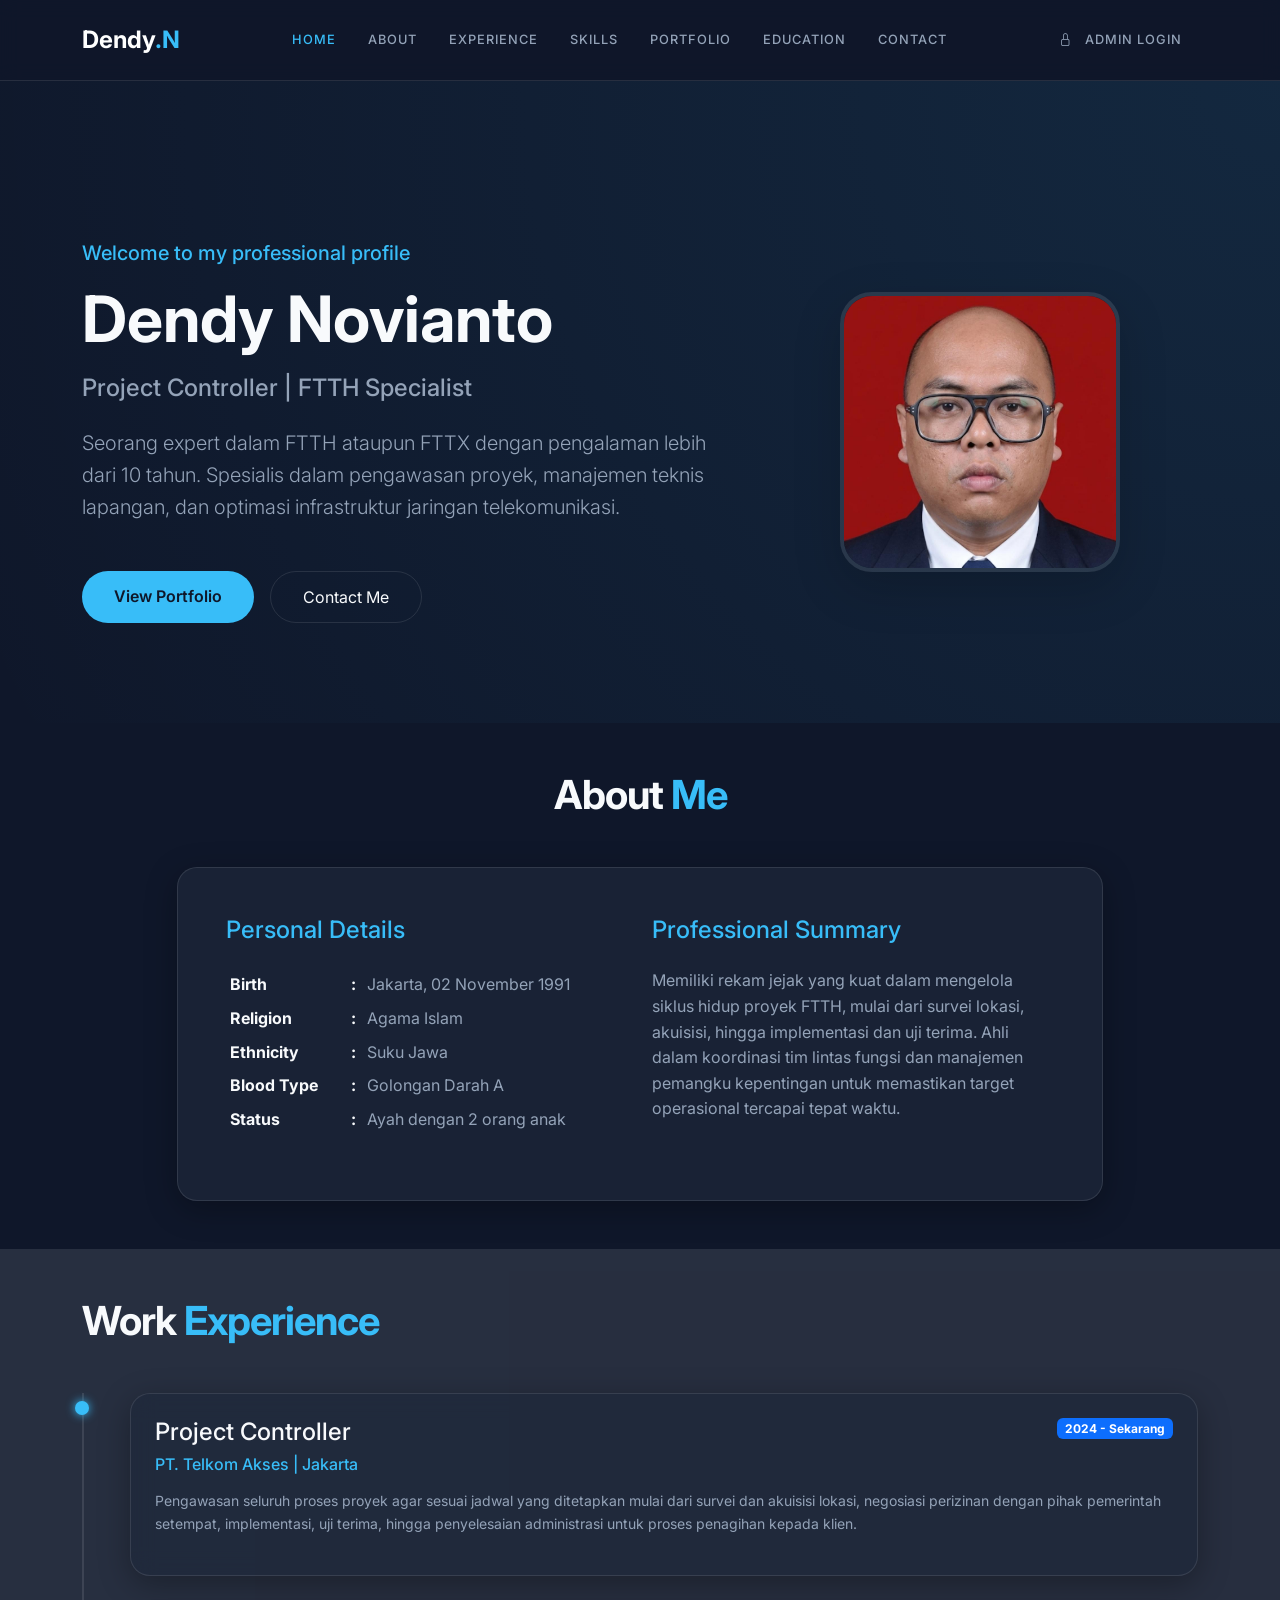
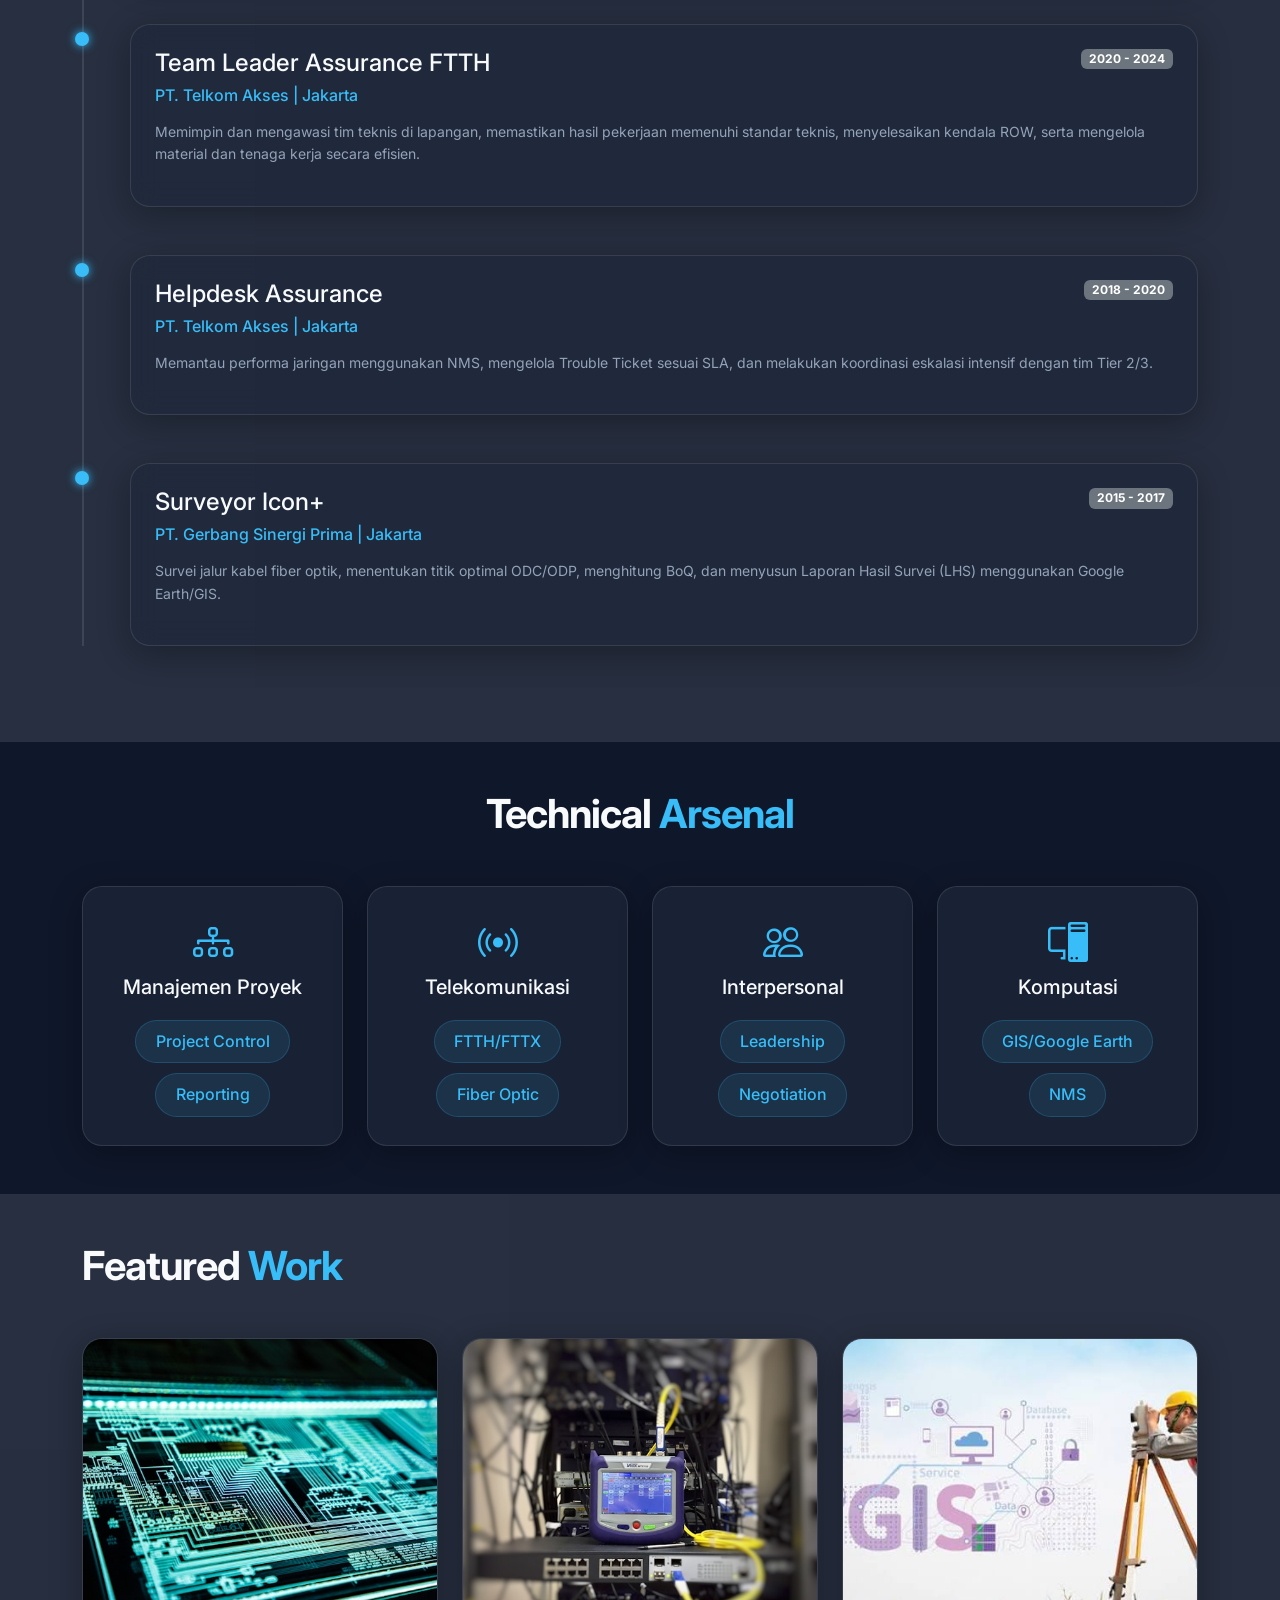
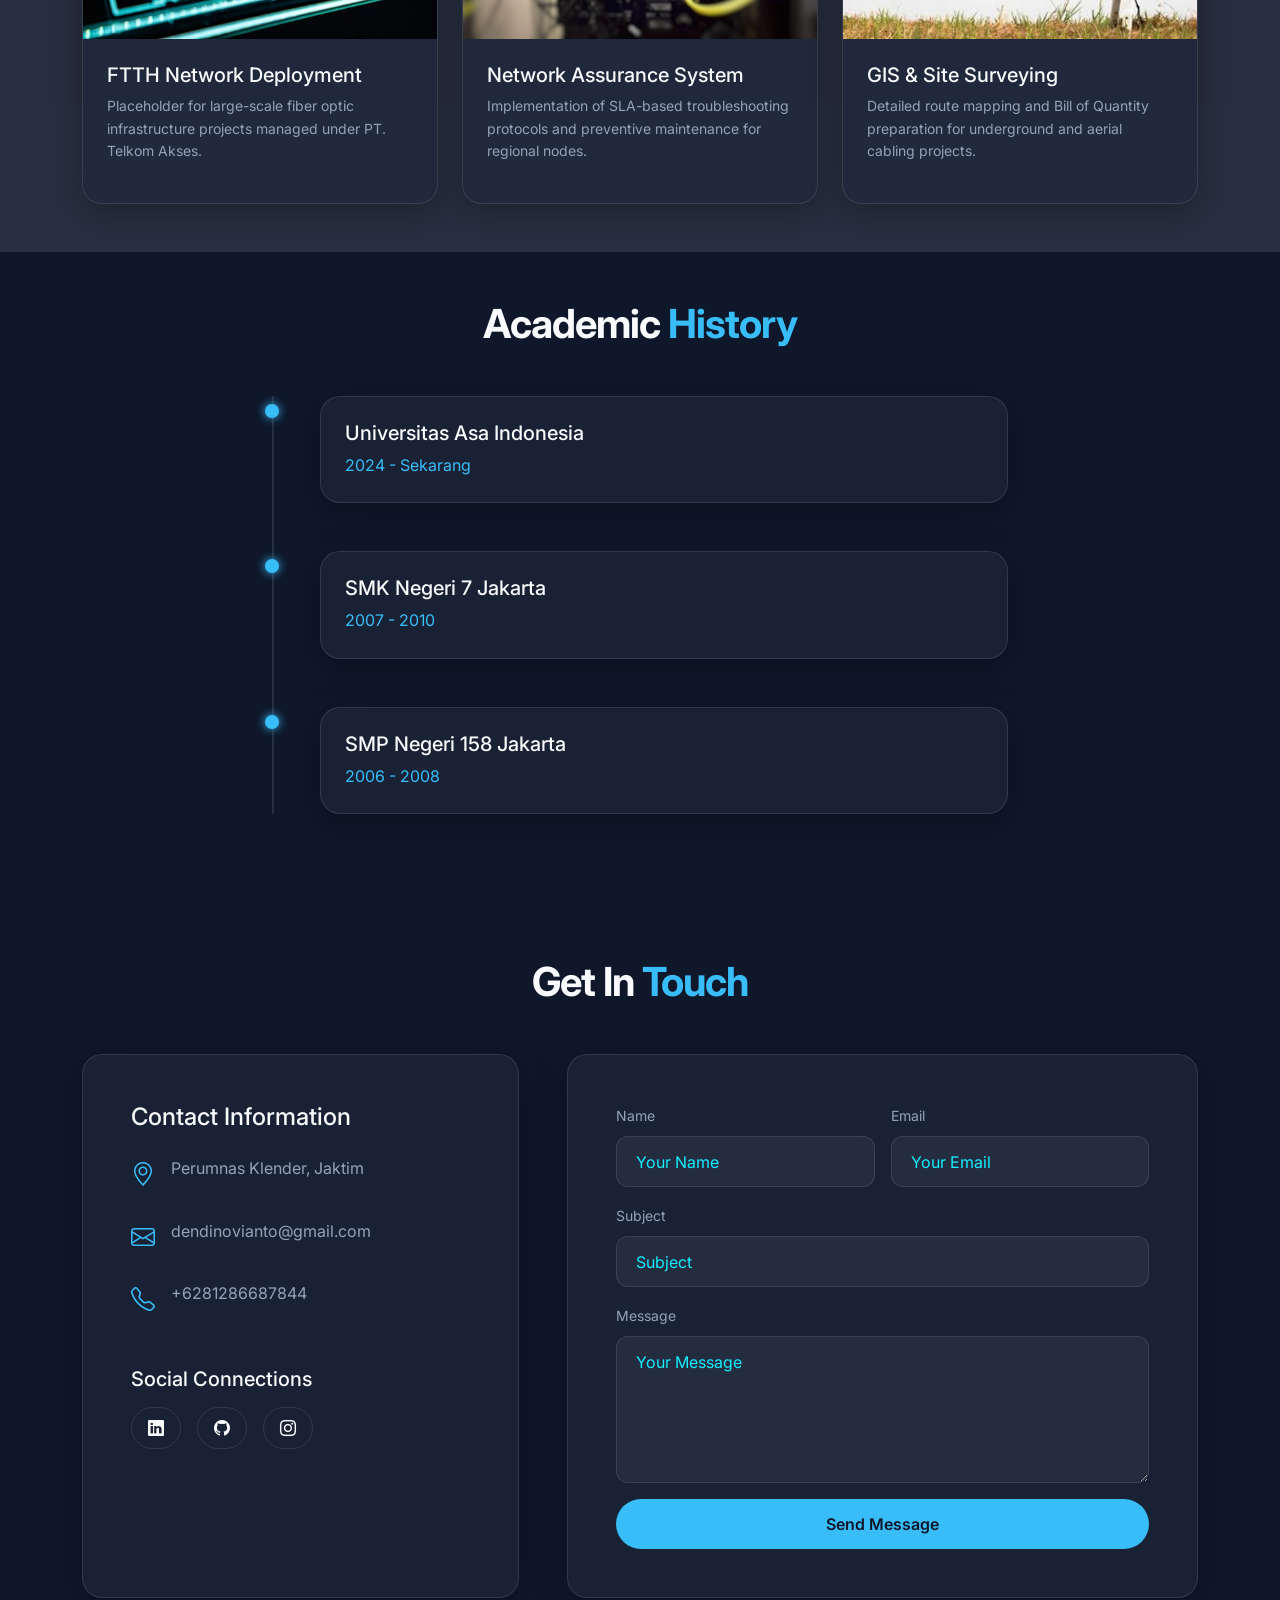
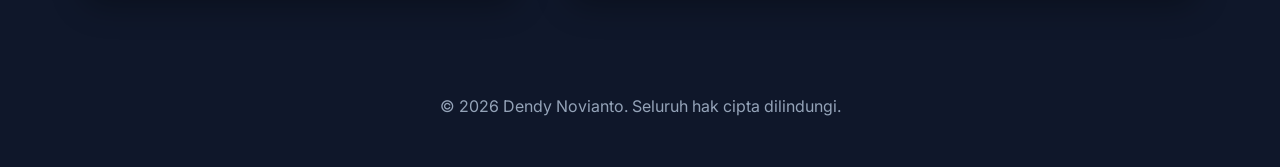
==== index.html @ 6dcd258c "Add file index" ====
<!doctype html>
<html lang="en">
  <head>
    <meta charset="UTF-8" />
    <meta name="viewport" content="width=device-width, initial-scale=1.0" />
    <title>Dendy Novianto | Project Controller & FTTH Specialist</title>

    <!-- Bootstrap 5 CSS -->
    <link href="https://cdn.jsdelivr.net/npm/bootstrap@5.3.0/dist/css/bootstrap.min.css" rel="stylesheet" />
    <!-- Google Fonts: Inter -->
    <link href="https://fonts.googleapis.com/css2?family=Inter:wght@300;400;500;600;700&display=swap" rel="stylesheet" />
    <!-- Bootstrap Icons -->
    <link rel="stylesheet" href="https://cdn.jsdelivr.net/npm/bootstrap-icons@1.11.1/font/bootstrap-icons.css" />
    <!-- Style -->
    <link rel="stylesheet" href="assets/css/index.css" />
  </head>
  <body data-bs-spy="scroll" data-bs-target="#navbarNav">
    <!-- Navbar -->
    <nav class="navbar navbar-expand-lg navbar-dark sticky-top">
      <div class="container">
        <a class="navbar-brand fw-bold fs-4" href="#">Dendy<span class="accent-text">.N</span></a>
        <button class="navbar-toggler" type="button" data-bs-toggle="collapse" data-bs-target="#navbarNav">
          <span class="navbar-toggler-icon"></span>
        </button>
        <div class="collapse navbar-collapse" id="navbarNav">
          <ul class="navbar-nav ms-auto text-uppercase" style="font-size: 0.8rem; letter-spacing: 1px">
            <li class="nav-item"><a class="nav-link" href="#home">Home</a></li>
            <li class="nav-item"><a class="nav-link" href="#about">About</a></li>
            <li class="nav-item"><a class="nav-link" href="#experience">Experience</a></li>
            <li class="nav-item"><a class="nav-link" href="#skills">Skills</a></li>
            <li class="nav-item"><a class="nav-link" href="#portfolio">Portfolio</a></li>
            <li class="nav-item"><a class="nav-link" href="#education">Education</a></li>
            <li class="nav-item"><a class="nav-link" href="#contact">Contact</a></li>
          </ul>
          <ul class="navbar-nav ms-auto text-uppercase" style="font-size: 0.8rem; letter-spacing: 1px">
            <li class="nav-item">
              <a class="nav-link" href="#login">
                <i class="bi bi-lock me-2"></i>
                Admin Login
              </a>
            </li>
          </ul>
        </div>
      </div>
    </nav>

    <!-- Hero Section -->
    <section id="home" class="hero-section">
      <div class="container">
        <div class="row align-items-center g-5">
          <div class="col-lg-7">
            <h5 class="accent-text mb-3">Welcome to my professional profile</h5>
            <h1 class="display-3 fw-bold mb-3">Dendy Novianto</h1>
            <h3 class="h4 text-muted text-desc mb-4">Project Controller | FTTH Specialist</h3>
            <p class="lead text-muted text-desc mb-5">
              Seorang expert dalam FTTH ataupun FTTX dengan pengalaman lebih dari 10 tahun. Spesialis dalam pengawasan proyek, manajemen teknis lapangan, dan optimasi infrastruktur jaringan telekomunikasi.
            </p>
            <div class="d-flex gap-3">
              <a href="#portfolio" class="btn btn-primary-custom">View Portfolio</a>
              <a href="#contact" class="btn btn-outline-custom">Contact Me</a>
            </div>
          </div>
          <div class="col-lg-5 text-center">
            <img src="assets/img/dendy.jpeg" alt="Dendy Novianto" class="profile-img shadow-lg" />
          </div>
        </div>
      </div>
    </section>

    <!-- About Section -->
    <section id="about" class="py-5">
      <div class="container">
        <h2 class="section-title text-center">About <span class="accent-text">Me</span></h2>
        <div class="row justify-content-center">
          <div class="col-lg-10">
            <div class="glass-card p-5">
              <div class="row g-4">
                <div class="col-md-6">
                  <h4 class="mb-4 accent-text">Personal Details</h4>
                  <table class="table table-sm table-borderless">
                    <tr>
                      <th>Birth</th>
                      <th>:</th>
                      <td>Jakarta, 02 November 1991</td>
                    </tr>
                    <tr>
                      <th>Religion</th>
                      <th>:</th>
                      <td>Agama Islam</td>
                    </tr>
                    <tr>
                      <th>Ethnicity</th>
                      <th>:</th>
                      <td>Suku Jawa</td>
                    </tr>
                    <tr>
                      <th>Blood Type</th>
                      <th>:</th>
                      <td>Golongan Darah A</td>
                    </tr>
                    <tr>
                      <th>Status</th>
                      <th>:</th>
                      <td>Ayah dengan 2 orang anak</td>
                    </tr>
                  </table>
                </div>
                <div class="col-md-6">
                  <h4 class="mb-4 accent-text">Professional Summary</h4>
                  <p class="text-muted text-desc">
                    Memiliki rekam jejak yang kuat dalam mengelola siklus hidup proyek FTTH, mulai dari survei lokasi, akuisisi, hingga implementasi dan uji terima. Ahli dalam koordinasi tim lintas fungsi dan manajemen pemangku kepentingan
                    untuk memastikan target operasional tercapai tepat waktu.
                  </p>
                </div>
              </div>
            </div>
          </div>
        </div>
      </div>
    </section>

    <!-- Experience Section -->
    <section id="experience" class="py-5 bg-opacity-10 bg-light">
      <div class="container">
        <h2 class="section-title">Work <span class="accent-text">Experience</span></h2>
        <div class="timeline">
          <!-- Exp 1 -->
          <div class="timeline-item">
            <div class="glass-card p-4 ms-3">
              <div class="d-flex justify-content-between align-items-start mb-2">
                <h4 class="mb-0">Project Controller</h4>
                <span class="badge bg-primary">2024 - Sekarang</span>
              </div>
              <h6 class="accent-text mb-3">PT. Telkom Akses | Jakarta</h6>
              <p class="text-muted text-desc small">
                Pengawasan seluruh proses proyek agar sesuai jadwal yang ditetapkan mulai dari survei dan akuisisi lokasi, negosiasi perizinan dengan pihak pemerintah setempat, implementasi, uji terima, hingga penyelesaian administrasi
                untuk proses penagihan kepada klien.
              </p>
            </div>
          </div>
          <!-- Exp 2 -->
          <div class="timeline-item">
            <div class="glass-card p-4 ms-3">
              <div class="d-flex justify-content-between align-items-start mb-2">
                <h4 class="mb-0">Team Leader Assurance FTTH</h4>
                <span class="badge bg-secondary">2020 - 2024</span>
              </div>
              <h6 class="accent-text mb-3">PT. Telkom Akses | Jakarta</h6>
              <p class="text-muted text-desc small">Memimpin dan mengawasi tim teknis di lapangan, memastikan hasil pekerjaan memenuhi standar teknis, menyelesaikan kendala ROW, serta mengelola material dan tenaga kerja secara efisien.</p>
            </div>
          </div>
          <!-- Exp 3 -->
          <div class="timeline-item">
            <div class="glass-card p-4 ms-3">
              <div class="d-flex justify-content-between align-items-start mb-2">
                <h4 class="mb-0">Helpdesk Assurance</h4>
                <span class="badge bg-secondary">2018 - 2020</span>
              </div>
              <h6 class="accent-text mb-3">PT. Telkom Akses | Jakarta</h6>
              <p class="text-muted text-desc small">Memantau performa jaringan menggunakan NMS, mengelola Trouble Ticket sesuai SLA, dan melakukan koordinasi eskalasi intensif dengan tim Tier 2/3.</p>
            </div>
          </div>
          <!-- Exp 4 -->
          <div class="timeline-item">
            <div class="glass-card p-4 ms-3">
              <div class="d-flex justify-content-between align-items-start mb-2">
                <h4 class="mb-0">Surveyor Icon+</h4>
                <span class="badge bg-secondary">2015 - 2017</span>
              </div>
              <h6 class="accent-text mb-3">PT. Gerbang Sinergi Prima | Jakarta</h6>
              <p class="text-muted text-desc small">Survei jalur kabel fiber optik, menentukan titik optimal ODC/ODP, menghitung BoQ, dan menyusun Laporan Hasil Survei (LHS) menggunakan Google Earth/GIS.</p>
            </div>
          </div>
        </div>
      </div>
    </section>

    <!-- Skills Section -->
    <section id="skills" class="py-5">
      <div class="container">
        <h2 class="section-title text-center">Technical <span class="accent-text">Arsenal</span></h2>
        <div class="row g-4">
          <div class="col-md-3">
            <div class="glass-card p-4 text-center h-100">
              <i class="bi bi-diagram-3 fs-1 accent-text mb-3"></i>
              <h5>Manajemen Proyek</h5>
              <div class="mt-3">
                <span class="skill-badge">Project Control</span>
                <span class="skill-badge">Reporting</span>
              </div>
            </div>
          </div>
          <div class="col-md-3">
            <div class="glass-card p-4 text-center h-100">
              <i class="bi bi-broadcast fs-1 accent-text mb-3"></i>
              <h5>Telekomunikasi</h5>
              <div class="mt-3">
                <span class="skill-badge">FTTH/FTTX</span>
                <span class="skill-badge">Fiber Optic</span>
              </div>
            </div>
          </div>
          <div class="col-md-3">
            <div class="glass-card p-4 text-center h-100">
              <i class="bi bi-people fs-1 accent-text mb-3"></i>
              <h5>Interpersonal</h5>
              <div class="mt-3">
                <span class="skill-badge">Leadership</span>
                <span class="skill-badge">Negotiation</span>
              </div>
            </div>
          </div>
          <div class="col-md-3">
            <div class="glass-card p-4 text-center h-100">
              <i class="bi bi-pc-display fs-1 accent-text mb-3"></i>
              <h5>Komputasi</h5>
              <div class="mt-3">
                <span class="skill-badge">GIS/Google Earth</span>
                <span class="skill-badge">NMS</span>
              </div>
            </div>
          </div>
        </div>
      </div>
    </section>

    <!-- Portfolio Section (Placeholders) -->
    <section id="portfolio" class="py-5 bg-opacity-10 bg-light">
      <div class="container">
        <h2 class="section-title">Featured <span class="accent-text">Work</span></h2>
        <div class="row g-4">
          <div class="col-md-4">
            <div class="glass-card overflow-hidden">
              <img src="assets/img/FTTH Network Deployment.jpg" class="img-fluid" alt="Project" />
              <div class="p-4">
                <h5>FTTH Network Deployment</h5>
                <p class="text-muted text-desc small">Placeholder for large-scale fiber optic infrastructure projects managed under PT. Telkom Akses.</p>
              </div>
            </div>
          </div>
          <div class="col-md-4">
            <div class="glass-card overflow-hidden">
              <img src="assets/img/Network Assurance System.jpg" class="img-fluid" alt="Project" />
              <div class="p-4">
                <h5>Network Assurance System</h5>
                <p class="text-muted text-desc small">Implementation of SLA-based troubleshooting protocols and preventive maintenance for regional nodes.</p>
              </div>
            </div>
          </div>
          <div class="col-md-4">
            <div class="glass-card overflow-hidden">
              <img src="assets/img/GIS.jpeg" class="img-fluid" alt="Project" />
              <div class="p-4">
                <h5>GIS & Site Surveying</h5>
                <p class="text-muted text-desc small">Detailed route mapping and Bill of Quantity preparation for underground and aerial cabling projects.</p>
              </div>
            </div>
          </div>
        </div>
      </div>
    </section>

    <!-- Education Section -->
    <section id="education" class="py-5">
      <div class="container">
        <h2 class="section-title text-center">Academic <span class="accent-text">History</span></h2>
        <div class="row justify-content-center">
          <div class="col-lg-8">
            <div class="timeline">
              <div class="timeline-item">
                <div class="glass-card p-4 ms-3">
                  <h5>Universitas Asa Indonesia</h5>
                  <span class="accent-text">2024 - Sekarang</span>
                </div>
              </div>
              <div class="timeline-item">
                <div class="glass-card p-4 ms-3">
                  <h5>SMK Negeri 7 Jakarta</h5>
                  <span class="accent-text">2007 - 2010</span>
                </div>
              </div>
              <div class="timeline-item">
                <div class="glass-card p-4 ms-3">
                  <h5>SMP Negeri 158 Jakarta</h5>
                  <span class="accent-text">2006 - 2008</span>
                </div>
              </div>
            </div>
          </div>
        </div>
      </div>
    </section>

    <!-- Contact Section -->
    <section id="contact" class="py-5">
      <div class="container">
        <h2 class="section-title text-center">Get In <span class="accent-text">Touch</span></h2>
        <div class="row g-5">
          <div class="col-lg-5">
            <div class="glass-card p-5 h-100">
              <h4 class="mb-4">Contact Information</h4>
              <div class="d-flex mb-4">
                <i class="bi bi-geo-alt accent-text fs-4 me-3"></i>
                <p class="text-muted text-desc mb-0">Perumnas Klender, Jaktim</p>
              </div>
              <div class="d-flex mb-4">
                <i class="bi bi-envelope accent-text fs-4 me-3"></i>
                <p class="text-muted text-desc mb-0">dendinovianto@gmail.com</p>
              </div>
              <div class="d-flex mb-4">
                <i class="bi bi-telephone accent-text fs-4 me-3"></i>
                <p class="text-muted text-desc mb-0">+6281286687844</p>
              </div>
              <div class="mt-5">
                <h5 class="mb-3">Social Connections</h5>
                <div class="d-flex gap-3">
                  <a href="https://www.linkedin.com/" target="_blank" class="btn btn-outline-custom p-2 px-3"><i class="bi bi-linkedin"></i></a>
                  <a href="https://github.com/" target="_blank" class="btn btn-outline-custom p-2 px-3"><i class="bi bi-github"></i></a>
                  <a href="https://www.instagram.com/" target="_blank" class="btn btn-outline-custom p-2 px-3"><i class="bi bi-instagram"></i></a>
                </div>
              </div>
            </div>
          </div>
          <div class="col-lg-7">
            <div class="glass-card p-5">
              <form id="contactForm">
                <div class="row g-3">
                  <div class="col-md-6">
                    <label class="form-label small text-muted text-desc">Name</label>
                    <input type="text" class="form-control" placeholder="Your Name" />
                  </div>
                  <div class="col-md-6">
                    <label class="form-label small text-muted text-desc">Email</label>
                    <input type="email" class="form-control" placeholder="Your Email" />
                  </div>
                  <div class="col-12">
                    <label class="form-label small text-muted text-desc">Subject</label>
                    <input type="text" class="form-control" placeholder="Subject" />
                  </div>
                  <div class="col-12">
                    <label class="form-label small text-muted text-desc">Message</label>
                    <textarea class="form-control" rows="5" placeholder="Your Message"></textarea>
                  </div>
                  <div class="col-12">
                    <button type="submit" class="btn btn-primary-custom w-100">Send Message</button>
                  </div>
                </div>
              </form>
            </div>
          </div>
        </div>
      </div>
    </section>

    <!-- Footer -->
    <footer class="text-center py-5">
      <div class="container">
        <p class="text-muted text-desc mb-0">&copy; 2026 Dendy Novianto. Seluruh hak cipta dilindungi.</p>
      </div>
    </footer>

    <!-- Bootstrap 5 JS Bundle -->
    <script src="https://cdn.jsdelivr.net/npm/bootstrap@5.3.0/dist/js/bootstrap.bundle.min.js"></script>
    <!-- Custom JS -->
    <script src="assets/js/index.js"></script>
  </body>
</html>
---- assets/css/index.css ----
:root {
  --bg-dark: #0f172a;
  --bg-card: rgba(30, 41, 59, 0.7);
  --accent-color: #38bdf8;
  --text-main: #f8fafc;
  --text-muted: #94a3b8;
  --glass-border: rgba(255, 255, 255, 0.1);
}

body {
  font-family: "Inter", sans-serif;
  background-color: var(--bg-dark);
  color: var(--text-main);
  line-height: 1.6;
  overflow-x: hidden;
}

.glass-card {
  background: var(--bg-card);
  backdrop-filter: blur(12px);
  -webkit-backdrop-filter: blur(12px);
  border: 1px solid var(--glass-border);
  border-radius: 1.25rem;
  box-shadow: 0 8px 32px 0 rgba(0, 0, 0, 0.3);
  transition:
    transform 0.3s ease,
    border-color 0.3s ease;
}

.glass-card:hover {
  border-color: var(--accent-color);
}

.navbar {
  background: rgba(15, 23, 42, 0.8);
  backdrop-filter: blur(10px);
  border-bottom: 1px solid var(--glass-border);
  padding: 1rem 0;
}

.nav-link {
  color: var(--text-muted) !important;
  font-weight: 500;
  transition: color 0.3s ease;
  margin: 0 0.5rem;
}

.nav-link:hover,
.nav-link.active {
  color: var(--accent-color) !important;
}

.hero-section {
  padding: 160px 0 100px;
  background: radial-gradient(circle at top right, rgba(56, 189, 248, 0.1), transparent);
}

.profile-img {
  width: 280px;
  height: 280px;
  object-fit: cover;
  object-position: 0 -80px;
  border-radius: 2rem;
  border: 4px solid var(--glass-border);
}

#about .container table {
  --bs-table-bg: : transparent !important;
}

#about .container table th {
  color: var(--text-main);
}

#about .container table td,
.text-desc {
  color: var(--text-muted) !important;
}

.btn-primary-custom {
  background-color: var(--accent-color);
  color: var(--bg-dark);
  border: none;
  padding: 0.8rem 2rem;
  border-radius: 50px;
  font-weight: 600;
  transition: all 0.3s ease;
}

.btn-primary-custom:hover {
  background-color: #7dd3fc;
  transform: translateY(-2px);
}

.btn-outline-custom {
  border: 1px solid var(--glass-border);
  color: var(--text-main);
  padding: 0.8rem 2rem;
  border-radius: 50px;
  transition: all 0.3s ease;
}

.btn-outline-custom:hover {
  background: var(--glass-border);
  color: var(--accent-color);
}

.timeline {
  position: relative;
  padding-left: 2rem;
}
.timeline::before {
  content: "";
  position: absolute;
  left: 0;
  top: 0;
  height: 100%;
  width: 2px;
  background: var(--glass-border);
}

.timeline-item {
  position: relative;
  margin-bottom: 3rem;
}
.timeline-item::before {
  content: "";
  position: absolute;
  left: -2.45rem;
  top: 0.5rem;
  width: 14px;
  height: 14px;
  background: var(--accent-color);
  border-radius: 50%;
  box-shadow: 0 0 10px var(--accent-color);
}

.section-title {
  font-size: 2.5rem;
  font-weight: 700;
  margin-bottom: 3rem;
  letter-spacing: -1px;
}
.accent-text {
  color: var(--accent-color);
}

.form-control {
  background: rgba(255, 255, 255, 0.05);
  border: 1px solid var(--glass-border);
  color: var(--text-main);
  padding: 0.8rem 1.2rem;
  border-radius: 0.75rem;
}

.form-control::placeholder {
  color: #14efff !important;
}

.form-control:focus {
  background: rgba(255, 255, 255, 0.08);
  border-color: var(--accent-color);
  color: var(--text-main);
  box-shadow: none;
}

.skill-badge {
  background: rgba(56, 189, 248, 0.1);
  color: var(--accent-color);
  padding: 0.5rem 1.2rem;
  border-radius: 50px;
  border: 1px solid rgba(56, 189, 248, 0.2);
  display: inline-block;
  margin: 0.3rem;
  font-weight: 500;
}

#portfolio .container .glass-card .img-fluid {
  width: max-content;
  height: 300px;
  object-fit: cover;
}
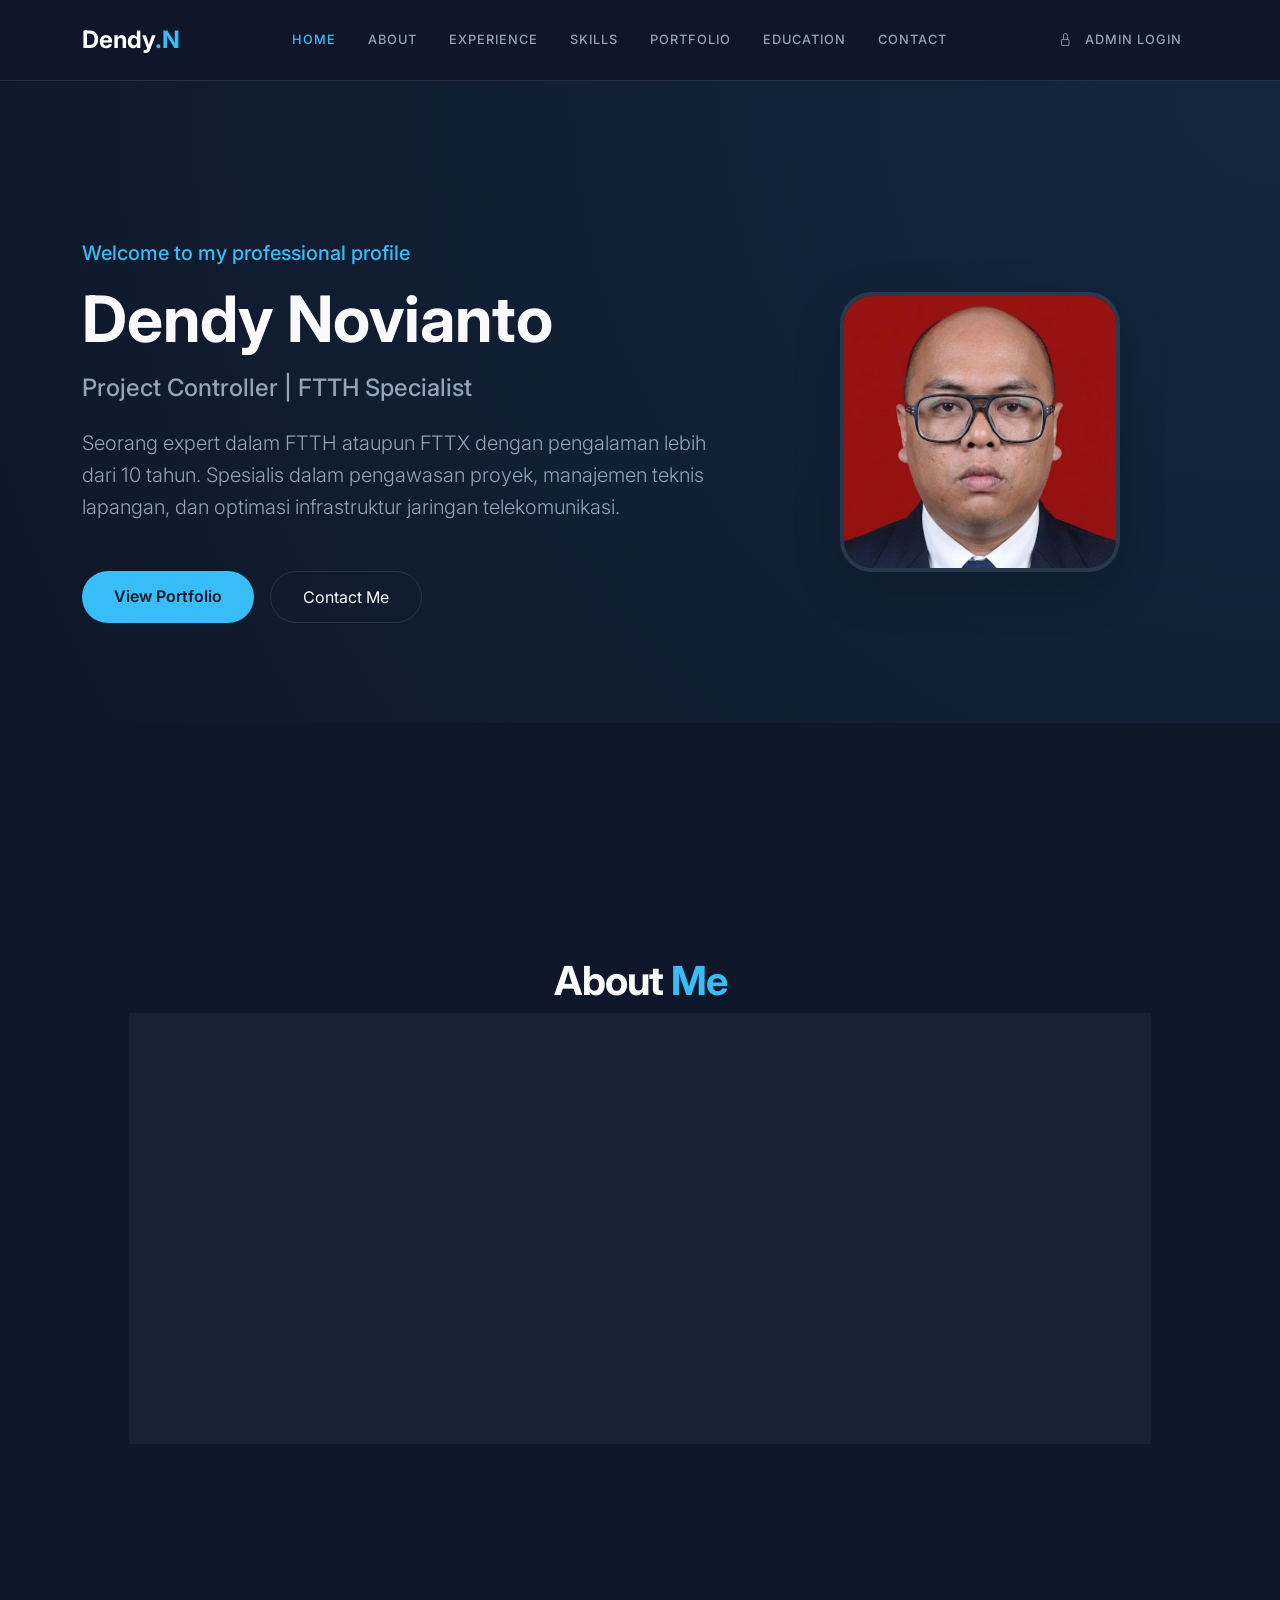
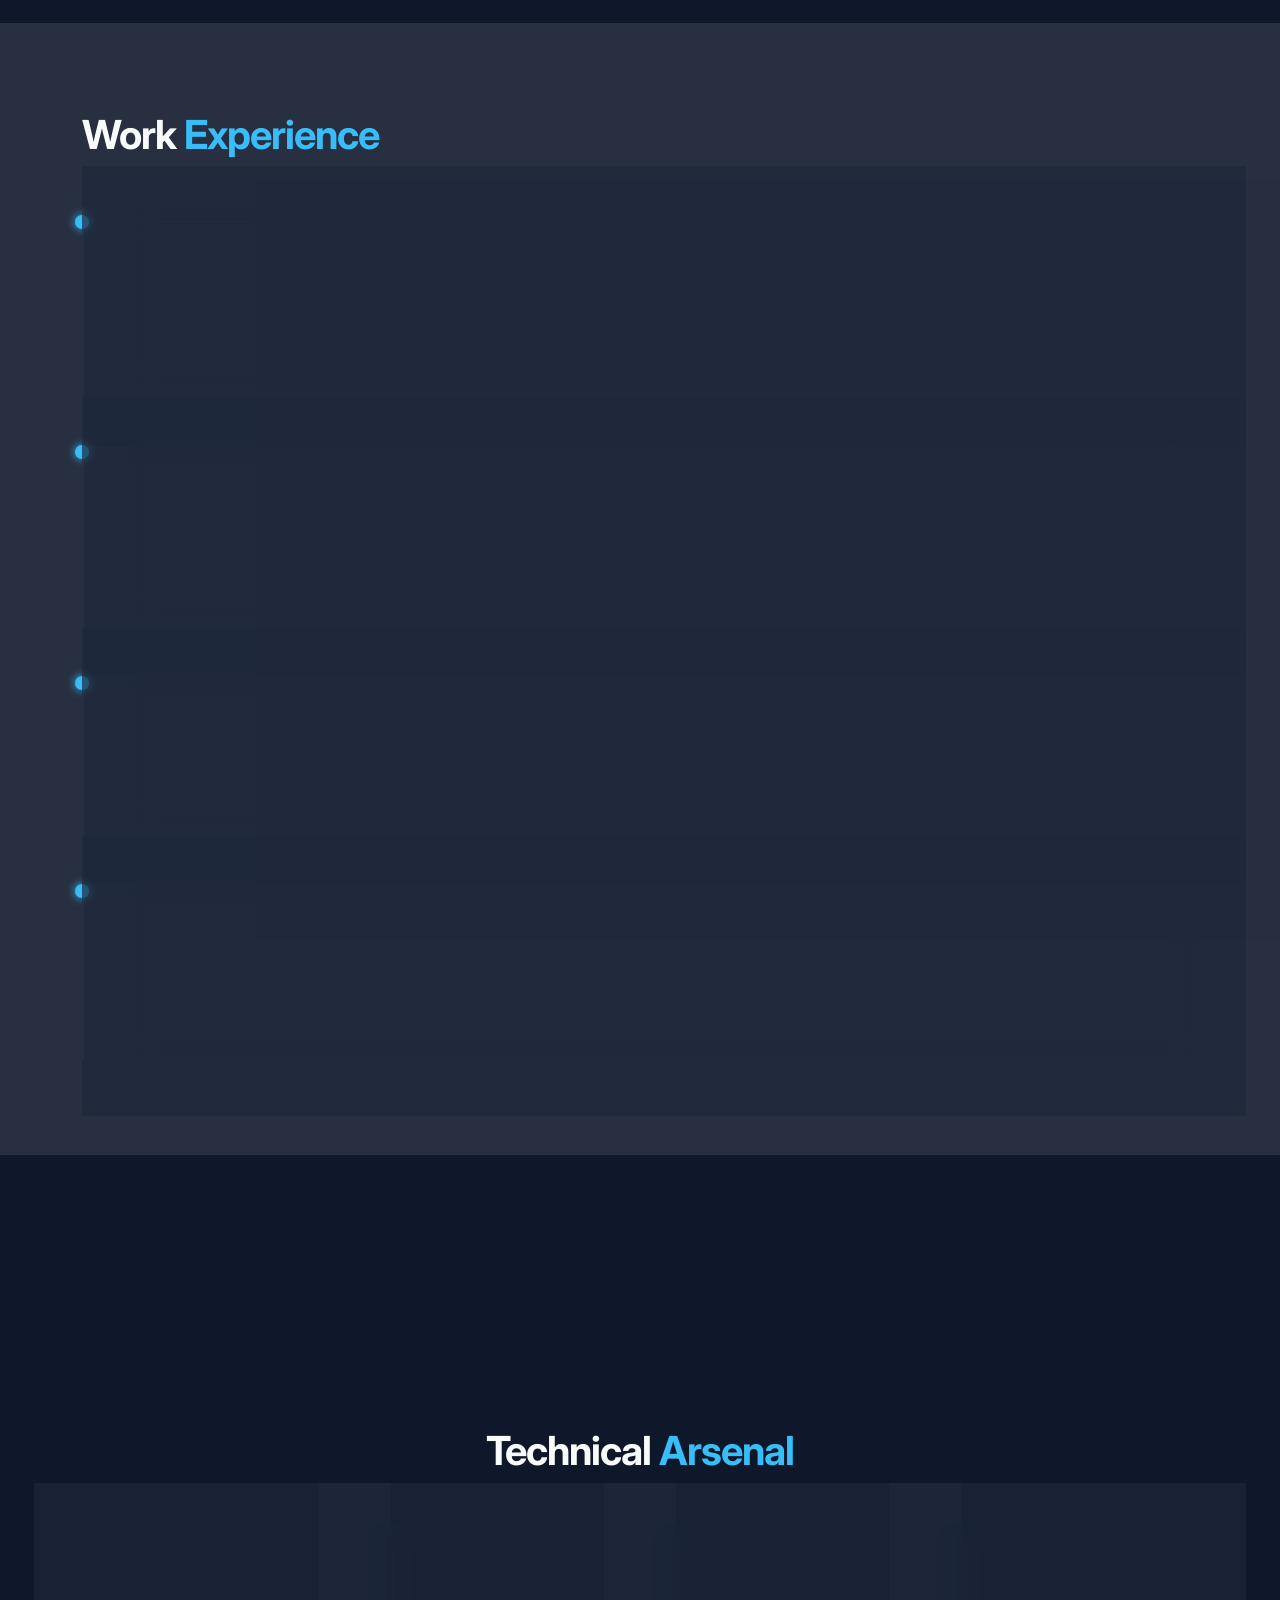
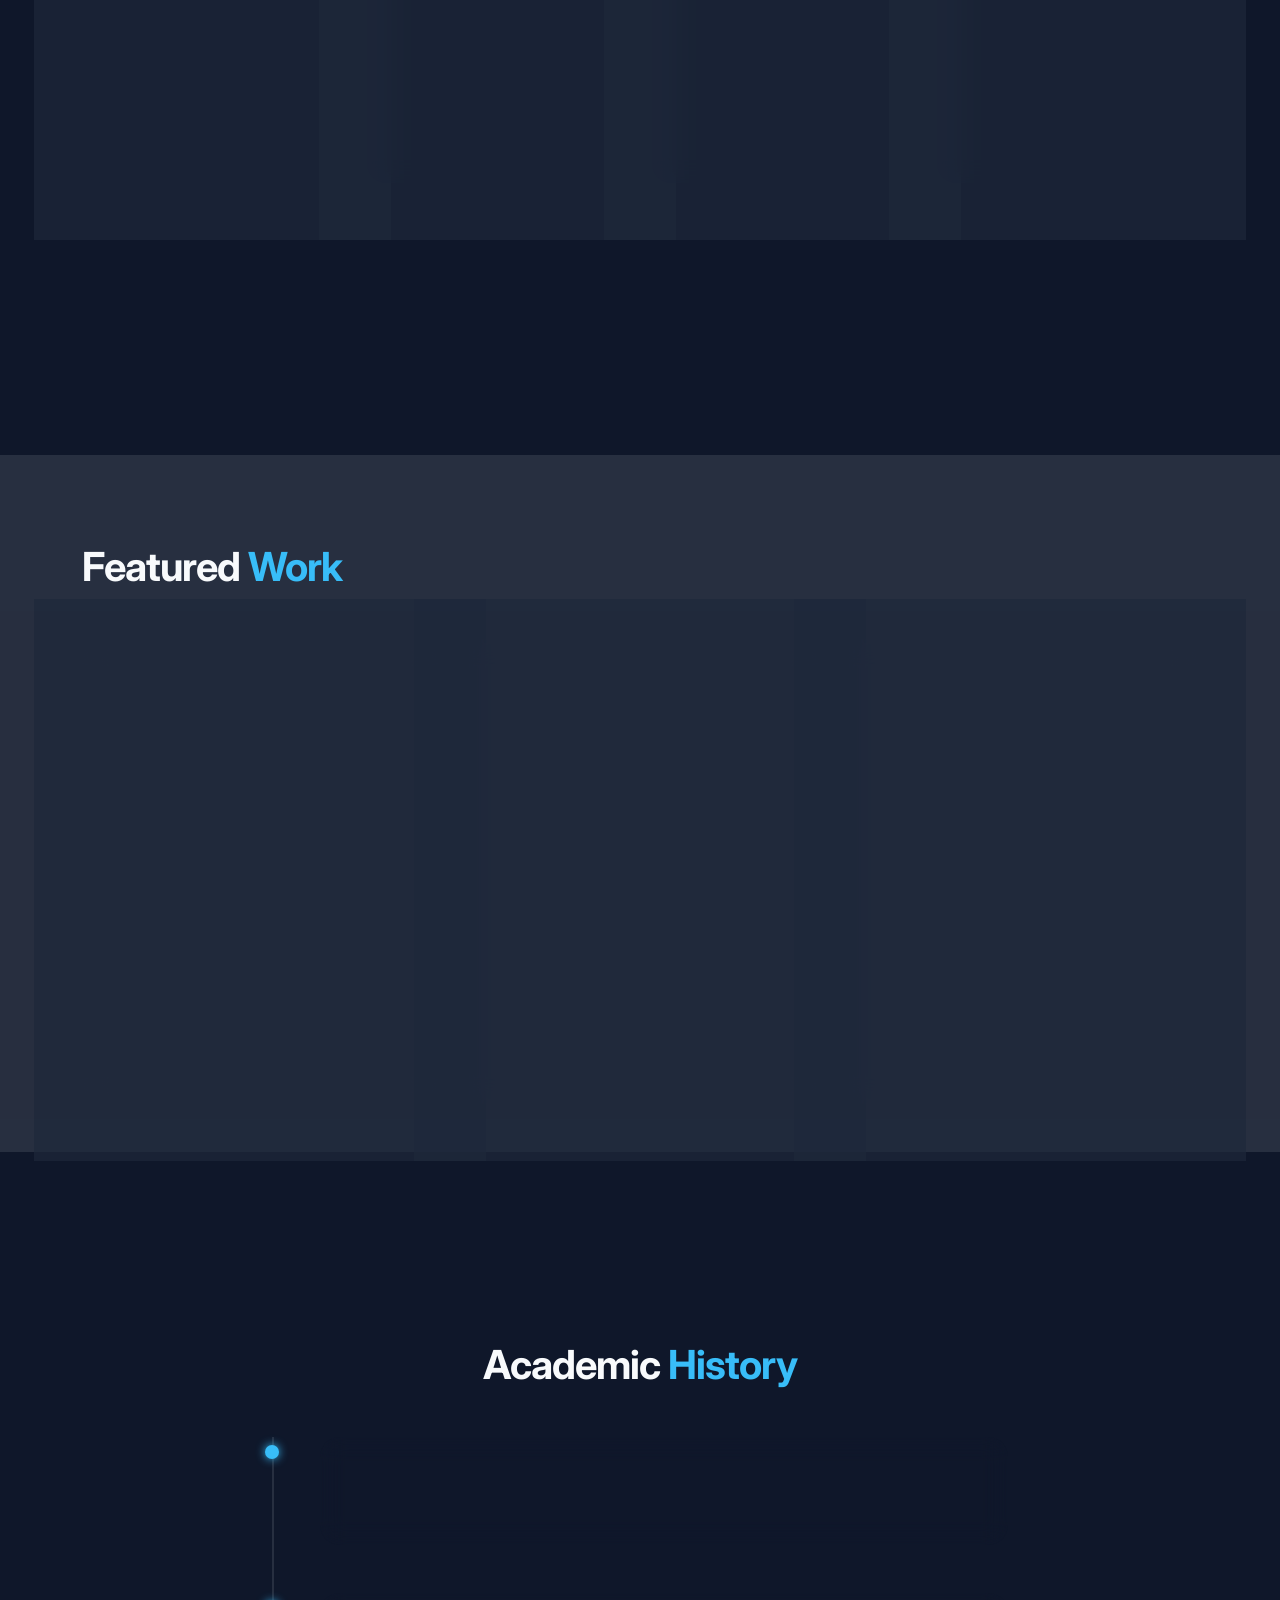
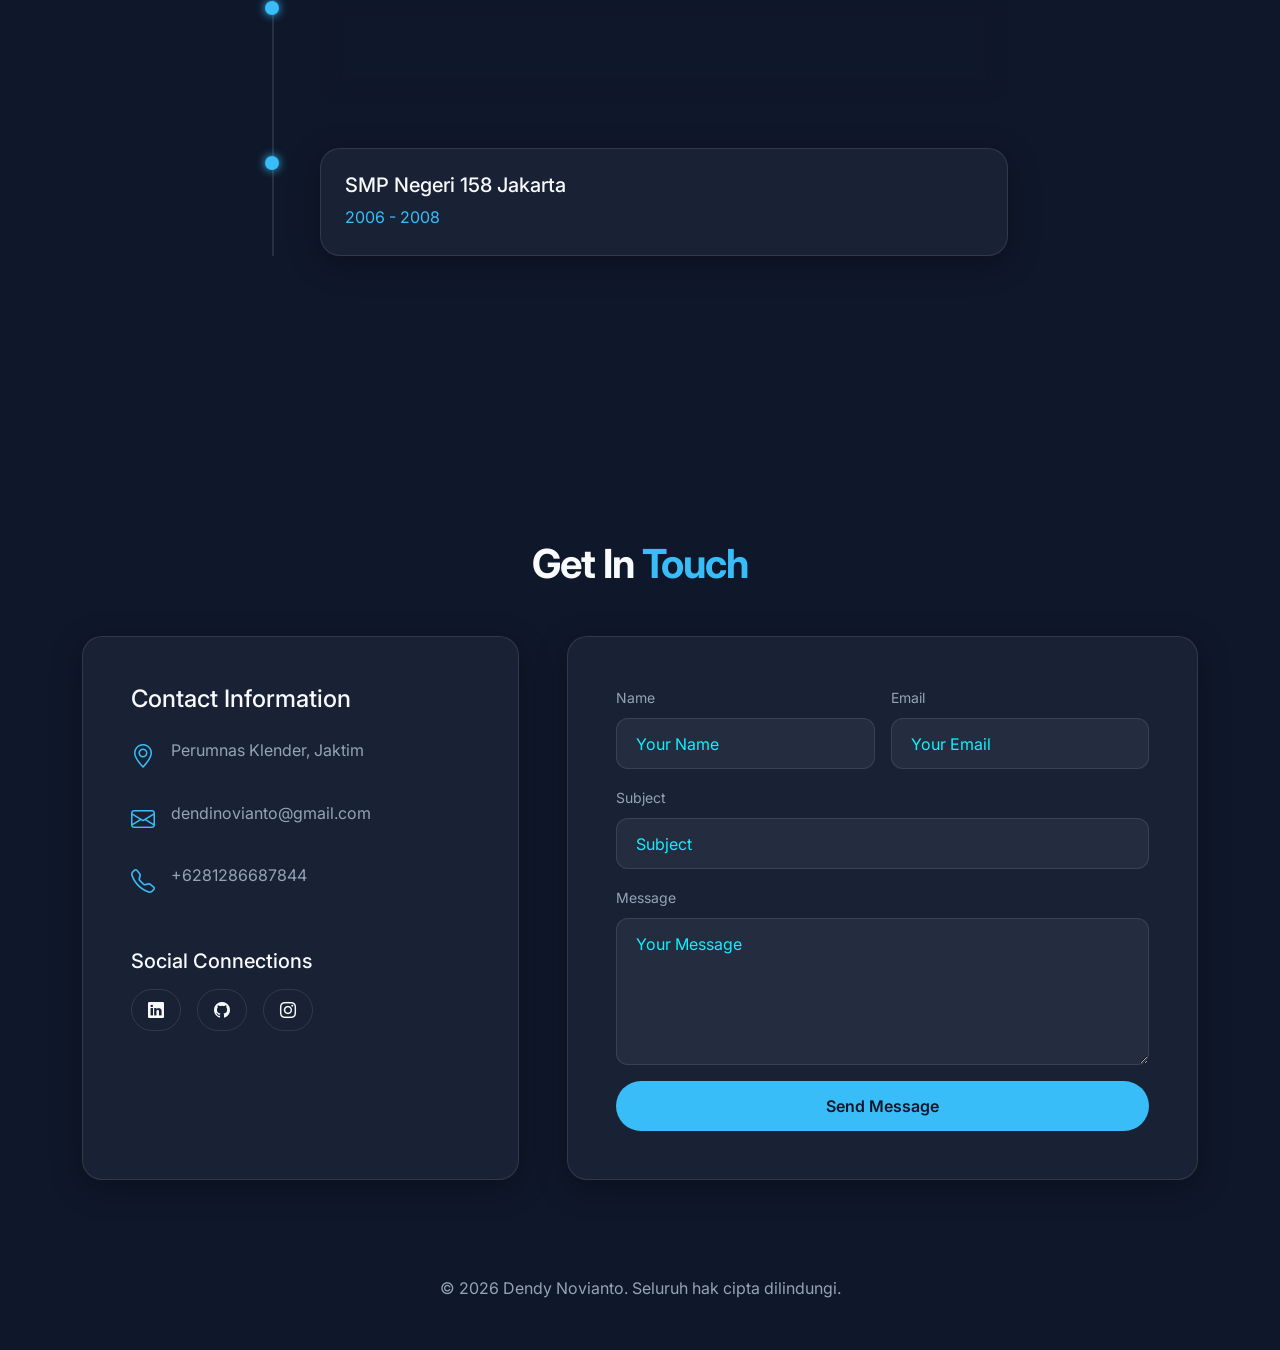
==== commit fc3d6563: "fix bug" ====
--- a/index.html
+++ b/index.html
@@ -3,7 +3,7 @@
   <head>
     <meta charset="UTF-8" />
     <meta name="viewport" content="width=device-width, initial-scale=1.0" />
-    <title>Dendy Novianto | Project Controller & FTTH Specialist</title>
+    <title>Dendy Novianto</title>
 
     <!-- Bootstrap 5 CSS -->
     <link href="https://cdn.jsdelivr.net/npm/bootstrap@5.3.0/dist/css/bootstrap.min.css" rel="stylesheet" />
@@ -34,7 +34,7 @@
           </ul>
           <ul class="navbar-nav ms-auto text-uppercase" style="font-size: 0.8rem; letter-spacing: 1px">
             <li class="nav-item">
-              <a class="nav-link" href="#login">
+              <a class="nav-link" href="/login">
                 <i class="bi bi-lock me-2"></i>
                 Admin Login
               </a>
@@ -44,313 +44,319 @@
       </div>
     </nav>
 
-    <!-- Hero Section -->
-    <section id="home" class="hero-section">
-      <div class="container">
-        <div class="row align-items-center g-5">
-          <div class="col-lg-7">
-            <h5 class="accent-text mb-3">Welcome to my professional profile</h5>
-            <h1 class="display-3 fw-bold mb-3">Dendy Novianto</h1>
-            <h3 class="h4 text-muted text-desc mb-4">Project Controller | FTTH Specialist</h3>
-            <p class="lead text-muted text-desc mb-5">
-              Seorang expert dalam FTTH ataupun FTTX dengan pengalaman lebih dari 10 tahun. Spesialis dalam pengawasan proyek, manajemen teknis lapangan, dan optimasi infrastruktur jaringan telekomunikasi.
-            </p>
-            <div class="d-flex gap-3">
-              <a href="#portfolio" class="btn btn-primary-custom">View Portfolio</a>
-              <a href="#contact" class="btn btn-outline-custom">Contact Me</a>
-            </div>
-          </div>
-          <div class="col-lg-5 text-center">
-            <img src="assets/img/dendy.jpeg" alt="Dendy Novianto" class="profile-img shadow-lg" />
-          </div>
-        </div>
-      </div>
-    </section>
-
-    <!-- About Section -->
-    <section id="about" class="py-5">
-      <div class="container">
-        <h2 class="section-title text-center">About <span class="accent-text">Me</span></h2>
-        <div class="row justify-content-center">
-          <div class="col-lg-10">
-            <div class="glass-card p-5">
-              <div class="row g-4">
-                <div class="col-md-6">
-                  <h4 class="mb-4 accent-text">Personal Details</h4>
-                  <table class="table table-sm table-borderless">
-                    <tr>
-                      <th>Birth</th>
-                      <th>:</th>
-                      <td>Jakarta, 02 November 1991</td>
-                    </tr>
-                    <tr>
-                      <th>Religion</th>
-                      <th>:</th>
-                      <td>Agama Islam</td>
-                    </tr>
-                    <tr>
-                      <th>Ethnicity</th>
-                      <th>:</th>
-                      <td>Suku Jawa</td>
-                    </tr>
-                    <tr>
-                      <th>Blood Type</th>
-                      <th>:</th>
-                      <td>Golongan Darah A</td>
-                    </tr>
-                    <tr>
-                      <th>Status</th>
-                      <th>:</th>
-                      <td>Ayah dengan 2 orang anak</td>
-                    </tr>
-                  </table>
-                </div>
-                <div class="col-md-6">
-                  <h4 class="mb-4 accent-text">Professional Summary</h4>
-                  <p class="text-muted text-desc">
-                    Memiliki rekam jejak yang kuat dalam mengelola siklus hidup proyek FTTH, mulai dari survei lokasi, akuisisi, hingga implementasi dan uji terima. Ahli dalam koordinasi tim lintas fungsi dan manajemen pemangku kepentingan
-                    untuk memastikan target operasional tercapai tepat waktu.
-                  </p>
-                </div>
-              </div>
-            </div>
-          </div>
-        </div>
-      </div>
-    </section>
-
-    <!-- Experience Section -->
-    <section id="experience" class="py-5 bg-opacity-10 bg-light">
-      <div class="container">
-        <h2 class="section-title">Work <span class="accent-text">Experience</span></h2>
-        <div class="timeline">
-          <!-- Exp 1 -->
-          <div class="timeline-item">
-            <div class="glass-card p-4 ms-3">
-              <div class="d-flex justify-content-between align-items-start mb-2">
-                <h4 class="mb-0">Project Controller</h4>
-                <span class="badge bg-primary">2024 - Sekarang</span>
-              </div>
-              <h6 class="accent-text mb-3">PT. Telkom Akses | Jakarta</h6>
-              <p class="text-muted text-desc small">
-                Pengawasan seluruh proses proyek agar sesuai jadwal yang ditetapkan mulai dari survei dan akuisisi lokasi, negosiasi perizinan dengan pihak pemerintah setempat, implementasi, uji terima, hingga penyelesaian administrasi
-                untuk proses penagihan kepada klien.
+    <header>
+      <!-- Hero Section -->
+      <section id="home" class="section hero-section">
+        <div class="container">
+          <div class="row align-items-center g-5">
+            <div class="col-lg-7">
+              <h5 class="accent-text mb-3">Welcome to my professional profile</h5>
+              <h1 class="display-3 fw-bold mb-3">Dendy Novianto</h1>
+              <h3 class="h4 text-muted text-desc mb-4">Project Controller | FTTH Specialist</h3>
+              <p class="lead text-muted text-desc mb-5">
+                Seorang expert dalam FTTH ataupun FTTX dengan pengalaman lebih dari 10 tahun. Spesialis dalam pengawasan proyek, manajemen teknis lapangan, dan optimasi infrastruktur jaringan telekomunikasi.
               </p>
-            </div>
-          </div>
-          <!-- Exp 2 -->
-          <div class="timeline-item">
-            <div class="glass-card p-4 ms-3">
-              <div class="d-flex justify-content-between align-items-start mb-2">
-                <h4 class="mb-0">Team Leader Assurance FTTH</h4>
-                <span class="badge bg-secondary">2020 - 2024</span>
-              </div>
-              <h6 class="accent-text mb-3">PT. Telkom Akses | Jakarta</h6>
-              <p class="text-muted text-desc small">Memimpin dan mengawasi tim teknis di lapangan, memastikan hasil pekerjaan memenuhi standar teknis, menyelesaikan kendala ROW, serta mengelola material dan tenaga kerja secara efisien.</p>
-            </div>
-          </div>
-          <!-- Exp 3 -->
-          <div class="timeline-item">
-            <div class="glass-card p-4 ms-3">
-              <div class="d-flex justify-content-between align-items-start mb-2">
-                <h4 class="mb-0">Helpdesk Assurance</h4>
-                <span class="badge bg-secondary">2018 - 2020</span>
-              </div>
-              <h6 class="accent-text mb-3">PT. Telkom Akses | Jakarta</h6>
-              <p class="text-muted text-desc small">Memantau performa jaringan menggunakan NMS, mengelola Trouble Ticket sesuai SLA, dan melakukan koordinasi eskalasi intensif dengan tim Tier 2/3.</p>
-            </div>
-          </div>
-          <!-- Exp 4 -->
-          <div class="timeline-item">
-            <div class="glass-card p-4 ms-3">
-              <div class="d-flex justify-content-between align-items-start mb-2">
-                <h4 class="mb-0">Surveyor Icon+</h4>
-                <span class="badge bg-secondary">2015 - 2017</span>
-              </div>
-              <h6 class="accent-text mb-3">PT. Gerbang Sinergi Prima | Jakarta</h6>
-              <p class="text-muted text-desc small">Survei jalur kabel fiber optik, menentukan titik optimal ODC/ODP, menghitung BoQ, dan menyusun Laporan Hasil Survei (LHS) menggunakan Google Earth/GIS.</p>
-            </div>
-          </div>
-        </div>
-      </div>
-    </section>
-
-    <!-- Skills Section -->
-    <section id="skills" class="py-5">
-      <div class="container">
-        <h2 class="section-title text-center">Technical <span class="accent-text">Arsenal</span></h2>
-        <div class="row g-4">
-          <div class="col-md-3">
-            <div class="glass-card p-4 text-center h-100">
-              <i class="bi bi-diagram-3 fs-1 accent-text mb-3"></i>
-              <h5>Manajemen Proyek</h5>
-              <div class="mt-3">
-                <span class="skill-badge">Project Control</span>
-                <span class="skill-badge">Reporting</span>
-              </div>
-            </div>
-          </div>
-          <div class="col-md-3">
-            <div class="glass-card p-4 text-center h-100">
-              <i class="bi bi-broadcast fs-1 accent-text mb-3"></i>
-              <h5>Telekomunikasi</h5>
-              <div class="mt-3">
-                <span class="skill-badge">FTTH/FTTX</span>
-                <span class="skill-badge">Fiber Optic</span>
-              </div>
-            </div>
-          </div>
-          <div class="col-md-3">
-            <div class="glass-card p-4 text-center h-100">
-              <i class="bi bi-people fs-1 accent-text mb-3"></i>
-              <h5>Interpersonal</h5>
-              <div class="mt-3">
-                <span class="skill-badge">Leadership</span>
-                <span class="skill-badge">Negotiation</span>
-              </div>
-            </div>
-          </div>
-          <div class="col-md-3">
-            <div class="glass-card p-4 text-center h-100">
-              <i class="bi bi-pc-display fs-1 accent-text mb-3"></i>
-              <h5>Komputasi</h5>
-              <div class="mt-3">
-                <span class="skill-badge">GIS/Google Earth</span>
-                <span class="skill-badge">NMS</span>
-              </div>
-            </div>
-          </div>
-        </div>
-      </div>
-    </section>
-
-    <!-- Portfolio Section (Placeholders) -->
-    <section id="portfolio" class="py-5 bg-opacity-10 bg-light">
-      <div class="container">
-        <h2 class="section-title">Featured <span class="accent-text">Work</span></h2>
-        <div class="row g-4">
-          <div class="col-md-4">
-            <div class="glass-card overflow-hidden">
-              <img src="assets/img/FTTH Network Deployment.jpg" class="img-fluid" alt="Project" />
-              <div class="p-4">
-                <h5>FTTH Network Deployment</h5>
-                <p class="text-muted text-desc small">Placeholder for large-scale fiber optic infrastructure projects managed under PT. Telkom Akses.</p>
-              </div>
-            </div>
-          </div>
-          <div class="col-md-4">
-            <div class="glass-card overflow-hidden">
-              <img src="assets/img/Network Assurance System.jpg" class="img-fluid" alt="Project" />
-              <div class="p-4">
-                <h5>Network Assurance System</h5>
-                <p class="text-muted text-desc small">Implementation of SLA-based troubleshooting protocols and preventive maintenance for regional nodes.</p>
-              </div>
-            </div>
-          </div>
-          <div class="col-md-4">
-            <div class="glass-card overflow-hidden">
-              <img src="assets/img/GIS.jpeg" class="img-fluid" alt="Project" />
-              <div class="p-4">
-                <h5>GIS & Site Surveying</h5>
-                <p class="text-muted text-desc small">Detailed route mapping and Bill of Quantity preparation for underground and aerial cabling projects.</p>
-              </div>
-            </div>
-          </div>
-        </div>
-      </div>
-    </section>
-
-    <!-- Education Section -->
-    <section id="education" class="py-5">
-      <div class="container">
-        <h2 class="section-title text-center">Academic <span class="accent-text">History</span></h2>
-        <div class="row justify-content-center">
-          <div class="col-lg-8">
-            <div class="timeline">
-              <div class="timeline-item">
-                <div class="glass-card p-4 ms-3">
-                  <h5>Universitas Asa Indonesia</h5>
-                  <span class="accent-text">2024 - Sekarang</span>
-                </div>
-              </div>
-              <div class="timeline-item">
-                <div class="glass-card p-4 ms-3">
-                  <h5>SMK Negeri 7 Jakarta</h5>
-                  <span class="accent-text">2007 - 2010</span>
-                </div>
-              </div>
-              <div class="timeline-item">
-                <div class="glass-card p-4 ms-3">
-                  <h5>SMP Negeri 158 Jakarta</h5>
-                  <span class="accent-text">2006 - 2008</span>
-                </div>
-              </div>
-            </div>
-          </div>
-        </div>
-      </div>
-    </section>
-
-    <!-- Contact Section -->
-    <section id="contact" class="py-5">
-      <div class="container">
-        <h2 class="section-title text-center">Get In <span class="accent-text">Touch</span></h2>
-        <div class="row g-5">
-          <div class="col-lg-5">
-            <div class="glass-card p-5 h-100">
-              <h4 class="mb-4">Contact Information</h4>
-              <div class="d-flex mb-4">
-                <i class="bi bi-geo-alt accent-text fs-4 me-3"></i>
-                <p class="text-muted text-desc mb-0">Perumnas Klender, Jaktim</p>
-              </div>
-              <div class="d-flex mb-4">
-                <i class="bi bi-envelope accent-text fs-4 me-3"></i>
-                <p class="text-muted text-desc mb-0">dendinovianto@gmail.com</p>
-              </div>
-              <div class="d-flex mb-4">
-                <i class="bi bi-telephone accent-text fs-4 me-3"></i>
-                <p class="text-muted text-desc mb-0">+6281286687844</p>
-              </div>
-              <div class="mt-5">
-                <h5 class="mb-3">Social Connections</h5>
-                <div class="d-flex gap-3">
-                  <a href="https://www.linkedin.com/" target="_blank" class="btn btn-outline-custom p-2 px-3"><i class="bi bi-linkedin"></i></a>
-                  <a href="https://github.com/" target="_blank" class="btn btn-outline-custom p-2 px-3"><i class="bi bi-github"></i></a>
-                  <a href="https://www.instagram.com/" target="_blank" class="btn btn-outline-custom p-2 px-3"><i class="bi bi-instagram"></i></a>
-                </div>
-              </div>
-            </div>
-          </div>
-          <div class="col-lg-7">
-            <div class="glass-card p-5">
-              <form id="contactForm">
-                <div class="row g-3">
+              <div class="d-flex gap-3">
+                <a href="#portfolio" class="btn btn-primary-custom">View Portfolio</a>
+                <a href="#contact" class="btn btn-outline-custom">Contact Me</a>
+              </div>
+            </div>
+            <div class="col-lg-5 text-center">
+              <img src="assets/img/dendy.jpeg" alt="Dendy Novianto" class="profile-img shadow-lg" />
+            </div>
+          </div>
+        </div>
+      </section>
+    </header>
+
+    <main>
+      <!-- About Section -->
+      <section id="about" class="section py-5">
+        <div class="container">
+          <h2 class="section-title text-center">About <span class="accent-text">Me</span></h2>
+          <div class="row justify-content-center">
+            <div class="col-lg-10">
+              <div class="glass-card p-5">
+                <div class="row g-4">
                   <div class="col-md-6">
-                    <label class="form-label small text-muted text-desc">Name</label>
-                    <input type="text" class="form-control" placeholder="Your Name" />
+                    <h4 class="mb-4 accent-text">Personal Details</h4>
+                    <table class="table table-sm table-borderless">
+                      <tr>
+                        <th>Birth</th>
+                        <th>:</th>
+                        <td>Jakarta, 02 November 1991</td>
+                      </tr>
+                      <tr>
+                        <th>Religion</th>
+                        <th>:</th>
+                        <td>Agama Islam</td>
+                      </tr>
+                      <tr>
+                        <th>Ethnicity</th>
+                        <th>:</th>
+                        <td>Suku Jawa</td>
+                      </tr>
+                      <tr>
+                        <th>Blood Type</th>
+                        <th>:</th>
+                        <td>Golongan Darah A</td>
+                      </tr>
+                      <tr>
+                        <th>Status</th>
+                        <th>:</th>
+                        <td>Ayah dengan 2 orang anak</td>
+                      </tr>
+                    </table>
                   </div>
                   <div class="col-md-6">
-                    <label class="form-label small text-muted text-desc">Email</label>
-                    <input type="email" class="form-control" placeholder="Your Email" />
-                  </div>
-                  <div class="col-12">
-                    <label class="form-label small text-muted text-desc">Subject</label>
-                    <input type="text" class="form-control" placeholder="Subject" />
-                  </div>
-                  <div class="col-12">
-                    <label class="form-label small text-muted text-desc">Message</label>
-                    <textarea class="form-control" rows="5" placeholder="Your Message"></textarea>
-                  </div>
-                  <div class="col-12">
-                    <button type="submit" class="btn btn-primary-custom w-100">Send Message</button>
-                  </div>
-                </div>
-              </form>
-            </div>
-          </div>
-        </div>
-      </div>
-    </section>
+                    <h4 class="mb-4 accent-text">Professional Summary</h4>
+                    <p class="text-muted text-desc">
+                      Memiliki rekam jejak yang kuat dalam mengelola siklus hidup proyek FTTH, mulai dari survei lokasi, akuisisi, hingga implementasi dan uji terima. Ahli dalam koordinasi tim lintas fungsi dan manajemen pemangku
+                      kepentingan untuk memastikan target operasional tercapai tepat waktu.
+                    </p>
+                  </div>
+                </div>
+              </div>
+            </div>
+          </div>
+        </div>
+      </section>
+
+      <!-- Experience Section -->
+      <section id="experience" class="section py-5 bg-opacity-10 bg-light">
+        <div class="container">
+          <h2 class="section-title">Work <span class="accent-text">Experience</span></h2>
+          <div class="timeline">
+            <!-- Exp 1 -->
+            <div class="timeline-item">
+              <div class="glass-card p-4 ms-3">
+                <div class="d-flex justify-content-between align-items-start mb-2">
+                  <h4 class="mb-0">Project Controller</h4>
+                  <span class="badge bg-primary">2024 - Sekarang</span>
+                </div>
+                <h6 class="accent-text mb-3">PT. Telkom Akses | Jakarta</h6>
+                <p class="text-muted text-desc small">
+                  Pengawasan seluruh proses proyek agar sesuai jadwal yang ditetapkan mulai dari survei dan akuisisi lokasi, negosiasi perizinan dengan pihak pemerintah setempat, implementasi, uji terima, hingga penyelesaian administrasi
+                  untuk proses penagihan kepada klien.
+                </p>
+              </div>
+            </div>
+            <!-- Exp 2 -->
+            <div class="timeline-item">
+              <div class="glass-card p-4 ms-3">
+                <div class="d-flex justify-content-between align-items-start mb-2">
+                  <h4 class="mb-0">Team Leader Assurance FTTH</h4>
+                  <span class="badge bg-secondary">2020 - 2024</span>
+                </div>
+                <h6 class="accent-text mb-3">PT. Telkom Akses | Jakarta</h6>
+                <p class="text-muted text-desc small">
+                  Memimpin dan mengawasi tim teknis di lapangan, memastikan hasil pekerjaan memenuhi standar teknis, menyelesaikan kendala ROW, serta mengelola material dan tenaga kerja secara efisien.
+                </p>
+              </div>
+            </div>
+            <!-- Exp 3 -->
+            <div class="timeline-item">
+              <div class="glass-card p-4 ms-3">
+                <div class="d-flex justify-content-between align-items-start mb-2">
+                  <h4 class="mb-0">Helpdesk Assurance</h4>
+                  <span class="badge bg-secondary">2018 - 2020</span>
+                </div>
+                <h6 class="accent-text mb-3">PT. Telkom Akses | Jakarta</h6>
+                <p class="text-muted text-desc small">Memantau performa jaringan menggunakan NMS, mengelola Trouble Ticket sesuai SLA, dan melakukan koordinasi eskalasi intensif dengan tim Tier 2/3.</p>
+              </div>
+            </div>
+            <!-- Exp 4 -->
+            <div class="timeline-item">
+              <div class="glass-card p-4 ms-3">
+                <div class="d-flex justify-content-between align-items-start mb-2">
+                  <h4 class="mb-0">Surveyor Icon+</h4>
+                  <span class="badge bg-secondary">2015 - 2017</span>
+                </div>
+                <h6 class="accent-text mb-3">PT. Gerbang Sinergi Prima | Jakarta</h6>
+                <p class="text-muted text-desc small">Survei jalur kabel fiber optik, menentukan titik optimal ODC/ODP, menghitung BoQ, dan menyusun Laporan Hasil Survei (LHS) menggunakan Google Earth/GIS.</p>
+              </div>
+            </div>
+          </div>
+        </div>
+      </section>
+
+      <!-- Skills Section -->
+      <section id="skills" class="section py-5">
+        <div class="container">
+          <h2 class="section-title text-center">Technical <span class="accent-text">Arsenal</span></h2>
+          <div class="row g-4">
+            <div class="col-md-3">
+              <div class="glass-card p-4 text-center h-100">
+                <i class="bi bi-diagram-3 fs-1 accent-text mb-3"></i>
+                <h5>Manajemen Proyek</h5>
+                <div class="mt-3">
+                  <span class="skill-badge">Project Control</span>
+                  <span class="skill-badge">Reporting</span>
+                </div>
+              </div>
+            </div>
+            <div class="col-md-3">
+              <div class="glass-card p-4 text-center h-100">
+                <i class="bi bi-broadcast fs-1 accent-text mb-3"></i>
+                <h5>Telekomunikasi</h5>
+                <div class="mt-3">
+                  <span class="skill-badge">FTTH/FTTX</span>
+                  <span class="skill-badge">Fiber Optic</span>
+                </div>
+              </div>
+            </div>
+            <div class="col-md-3">
+              <div class="glass-card p-4 text-center h-100">
+                <i class="bi bi-people fs-1 accent-text mb-3"></i>
+                <h5>Interpersonal</h5>
+                <div class="mt-3">
+                  <span class="skill-badge">Leadership</span>
+                  <span class="skill-badge">Negotiation</span>
+                </div>
+              </div>
+            </div>
+            <div class="col-md-3">
+              <div class="glass-card p-4 text-center h-100">
+                <i class="bi bi-pc-display fs-1 accent-text mb-3"></i>
+                <h5>Komputasi</h5>
+                <div class="mt-3">
+                  <span class="skill-badge">GIS/Google Earth</span>
+                  <span class="skill-badge">NMS</span>
+                </div>
+              </div>
+            </div>
+          </div>
+        </div>
+      </section>
+
+      <!-- Portfolio Section (Placeholders) -->
+      <section id="portfolio" class="section py-5 bg-opacity-10 bg-light">
+        <div class="container">
+          <h2 class="section-title">Featured <span class="accent-text">Work</span></h2>
+          <div class="row g-4">
+            <div class="col-md-4">
+              <div class="glass-card overflow-hidden">
+                <img src="assets/img/FTTH Network Deployment.jpg" class="img-fluid" alt="Project" />
+                <div class="p-4">
+                  <h5>FTTH Network Deployment</h5>
+                  <p class="text-muted text-desc small">Placeholder for large-scale fiber optic infrastructure projects managed under PT. Telkom Akses.</p>
+                </div>
+              </div>
+            </div>
+            <div class="col-md-4">
+              <div class="glass-card overflow-hidden">
+                <img src="assets/img/Network Assurance System.jpg" class="img-fluid" alt="Project" />
+                <div class="p-4">
+                  <h5>Network Assurance System</h5>
+                  <p class="text-muted text-desc small">Implementation of SLA-based troubleshooting protocols and preventive maintenance for regional nodes.</p>
+                </div>
+              </div>
+            </div>
+            <div class="col-md-4">
+              <div class="glass-card overflow-hidden">
+                <img src="assets/img/GIS.jpeg" class="img-fluid" alt="Project" />
+                <div class="p-4">
+                  <h5>GIS & Site Surveying</h5>
+                  <p class="text-muted text-desc small">Detailed route mapping and Bill of Quantity preparation for underground and aerial cabling projects.</p>
+                </div>
+              </div>
+            </div>
+          </div>
+        </div>
+      </section>
+
+      <!-- Education Section -->
+      <section id="education" class="section py-5">
+        <div class="container">
+          <h2 class="section-title text-center">Academic <span class="accent-text">History</span></h2>
+          <div class="row justify-content-center">
+            <div class="col-lg-8">
+              <div class="timeline">
+                <div class="timeline-item">
+                  <div class="glass-card p-4 ms-3">
+                    <h5>Universitas Asa Indonesia</h5>
+                    <span class="accent-text">2024 - Sekarang</span>
+                  </div>
+                </div>
+                <div class="timeline-item">
+                  <div class="glass-card p-4 ms-3">
+                    <h5>SMK Negeri 7 Jakarta</h5>
+                    <span class="accent-text">2007 - 2010</span>
+                  </div>
+                </div>
+                <div class="timeline-item">
+                  <div class="glass-card p-4 ms-3">
+                    <h5>SMP Negeri 158 Jakarta</h5>
+                    <span class="accent-text">2006 - 2008</span>
+                  </div>
+                </div>
+              </div>
+            </div>
+          </div>
+        </div>
+      </section>
+
+      <!-- Contact Section -->
+      <section id="contact" class="section py-5">
+        <div class="container">
+          <h2 class="section-title text-center">Get In <span class="accent-text">Touch</span></h2>
+          <div class="row g-5">
+            <div class="col-lg-5">
+              <div class="glass-card p-5 h-100">
+                <h4 class="mb-4">Contact Information</h4>
+                <div class="d-flex mb-4">
+                  <i class="bi bi-geo-alt accent-text fs-4 me-3"></i>
+                  <p class="text-muted text-desc mb-0">Perumnas Klender, Jaktim</p>
+                </div>
+                <div class="d-flex mb-4">
+                  <i class="bi bi-envelope accent-text fs-4 me-3"></i>
+                  <p class="text-muted text-desc mb-0">dendinovianto@gmail.com</p>
+                </div>
+                <div class="d-flex mb-4">
+                  <i class="bi bi-telephone accent-text fs-4 me-3"></i>
+                  <p class="text-muted text-desc mb-0">+6281286687844</p>
+                </div>
+                <div class="mt-5">
+                  <h5 class="mb-3">Social Connections</h5>
+                  <div class="d-flex gap-3">
+                    <a href="https://www.linkedin.com/" target="_blank" class="btn btn-outline-custom p-2 px-3"><i class="bi bi-linkedin"></i></a>
+                    <a href="https://github.com/" target="_blank" class="btn btn-outline-custom p-2 px-3"><i class="bi bi-github"></i></a>
+                    <a href="https://www.instagram.com/" target="_blank" class="btn btn-outline-custom p-2 px-3"><i class="bi bi-instagram"></i></a>
+                  </div>
+                </div>
+              </div>
+            </div>
+            <div class="col-lg-7">
+              <div class="glass-card p-5">
+                <form id="contactForm" action="" method="post">
+                  <div class="row g-3">
+                    <div class="col-md-6">
+                      <label class="form-label small text-muted text-desc">Name</label>
+                      <input type="text" name="name" class="form-control" placeholder="Your Name" required autocomplete="off" />
+                    </div>
+                    <div class="col-md-6">
+                      <label class="form-label small text-muted text-desc">Email</label>
+                      <input type="email" name="email" class="form-control" placeholder="Your Email" required />
+                    </div>
+                    <div class="col-12">
+                      <label class="form-label small text-muted text-desc">Subject</label>
+                      <input type="text" name="subject" class="form-control" placeholder="Subject" required />
+                    </div>
+                    <div class="col-12">
+                      <label class="form-label small text-muted text-desc">Message</label>
+                      <textarea class="form-control" name="message" rows="5" placeholder="Your Message"></textarea>
+                    </div>
+                    <div class="col-12">
+                      <button type="submit" class="btn btn-primary-custom w-100">Send Message</button>
+                    </div>
+                  </div>
+                </form>
+              </div>
+            </div>
+          </div>
+        </div>
+      </section>
+    </main>
 
     <!-- Footer -->
     <footer class="text-center py-5">
--- a/assets/css/index.css
+++ b/assets/css/index.css
@@ -48,6 +48,7 @@
 .nav-link:hover,
 .nav-link.active {
   color: var(--accent-color) !important;
+  /* filter: drop-shadow(0 0 2px #7ef0ff) drop-shadow(0 0 10px #7ef0ff); */
 }
 
 .hero-section {
@@ -64,6 +65,15 @@
   border: 4px solid var(--glass-border);
 }
 
+#education,
+#skills,
+#about {
+  height: 100vh;
+  display: flex;
+  justify-content: center;
+  align-items: center;
+}
+
 #about .container table {
   --bs-table-bg: : transparent !important;
 }
@@ -75,6 +85,13 @@
 #about .container table td,
 .text-desc {
   color: var(--text-muted) !important;
+}
+
+#contact .container,
+#education .container,
+#portfolio .container,
+#experience .container {
+  padding-top: 40px;
 }
 
 .btn-primary-custom {
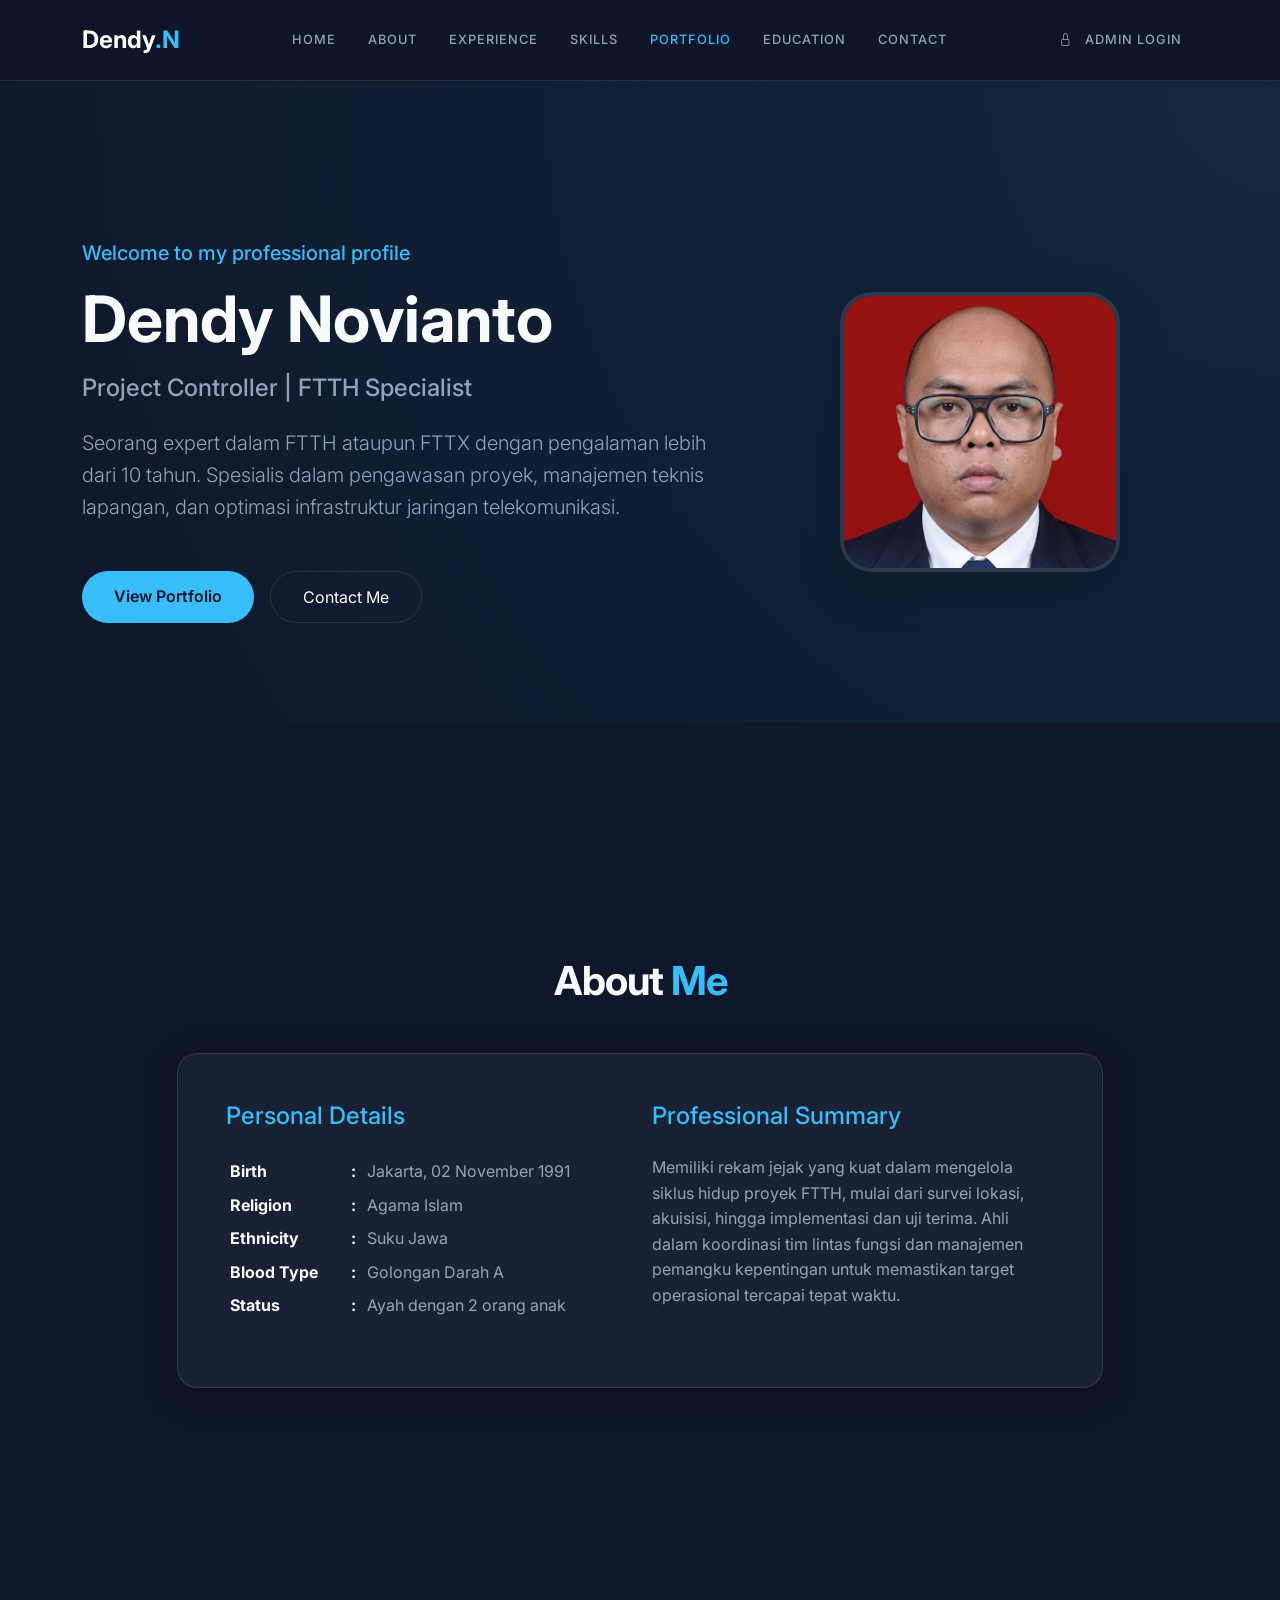
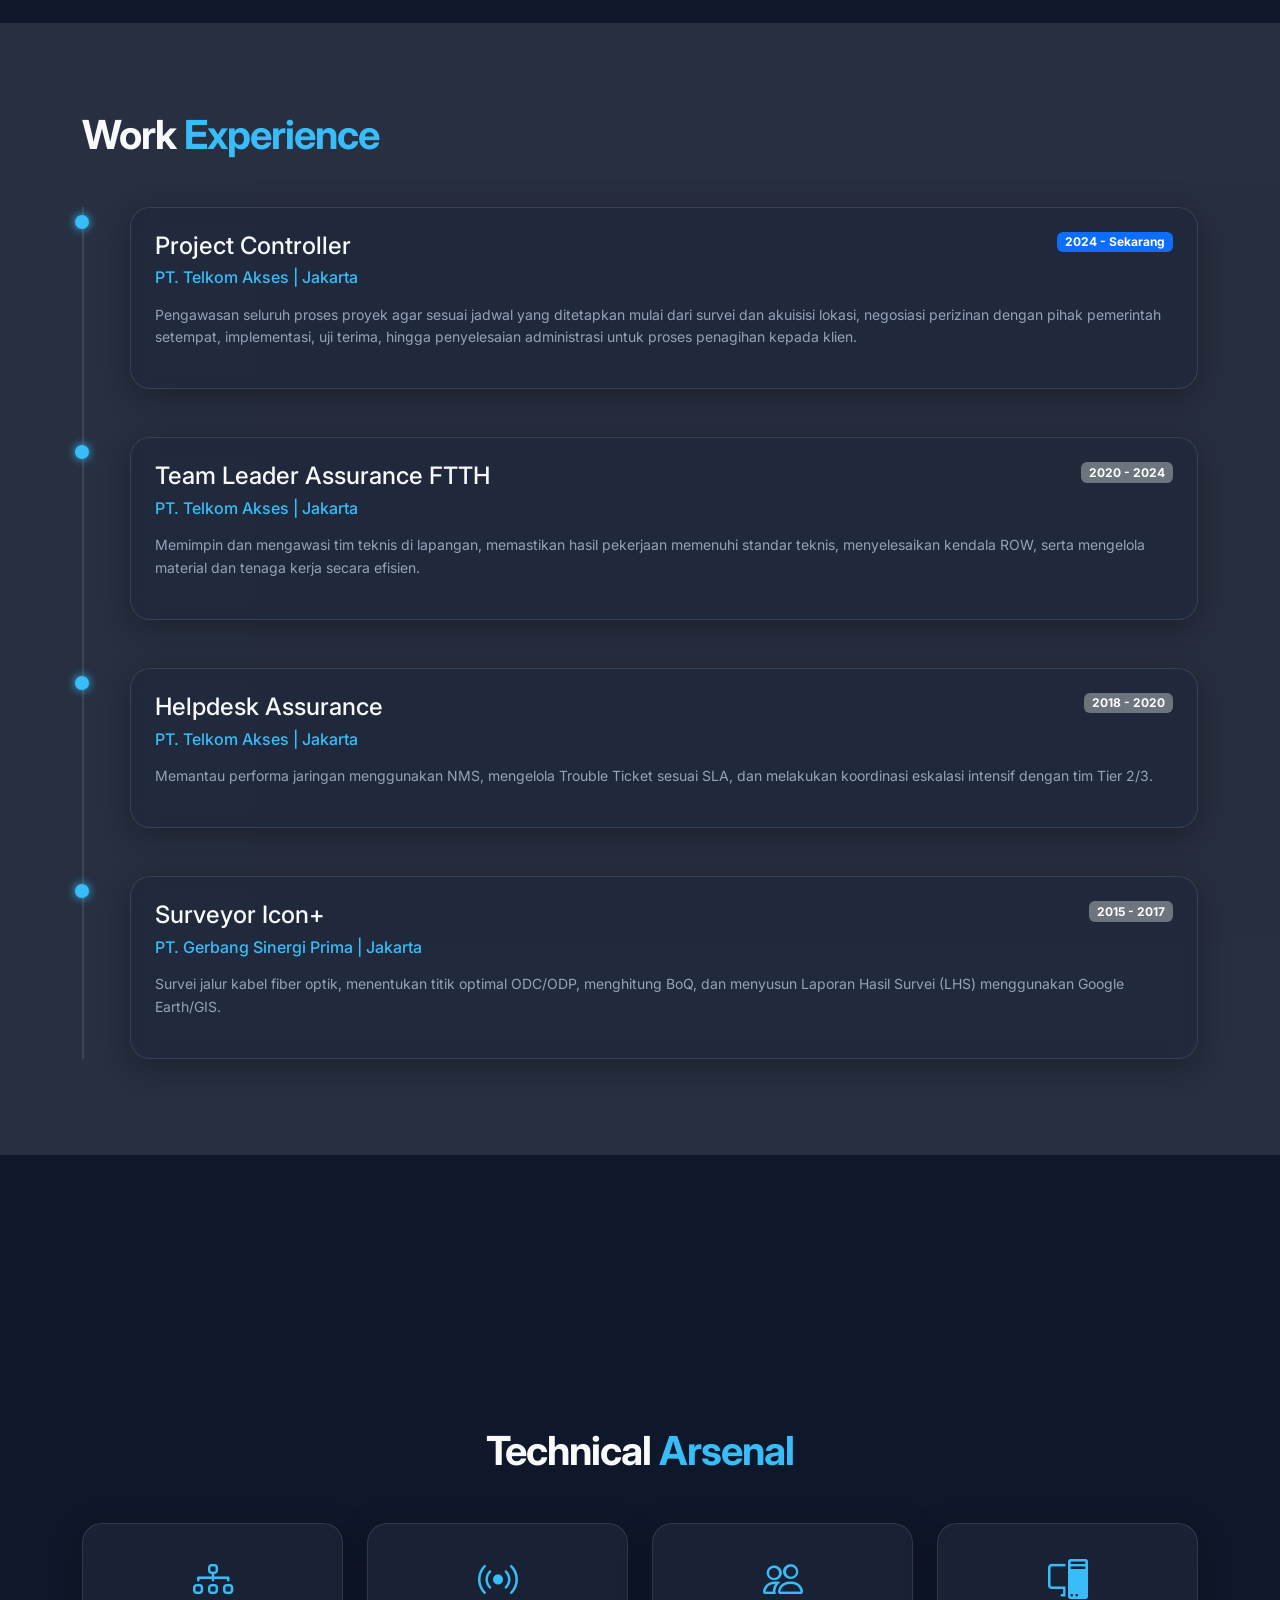
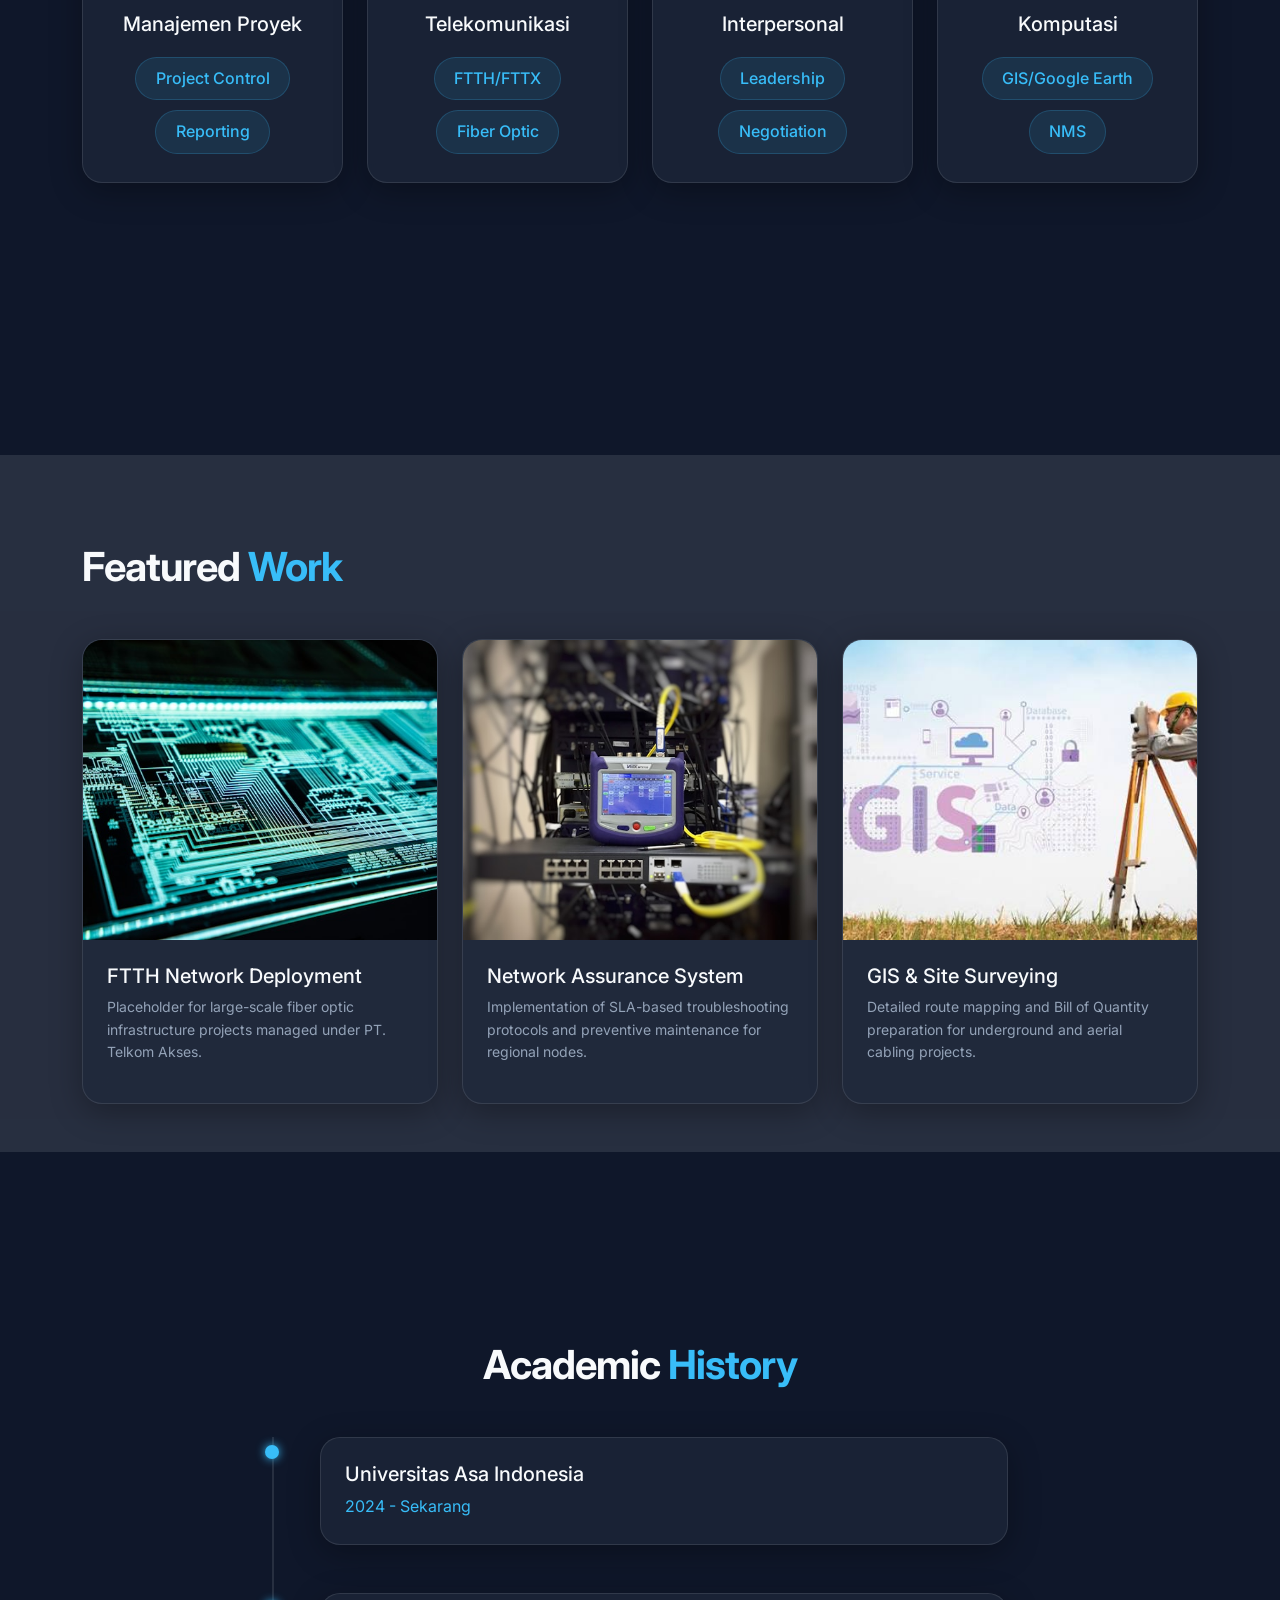
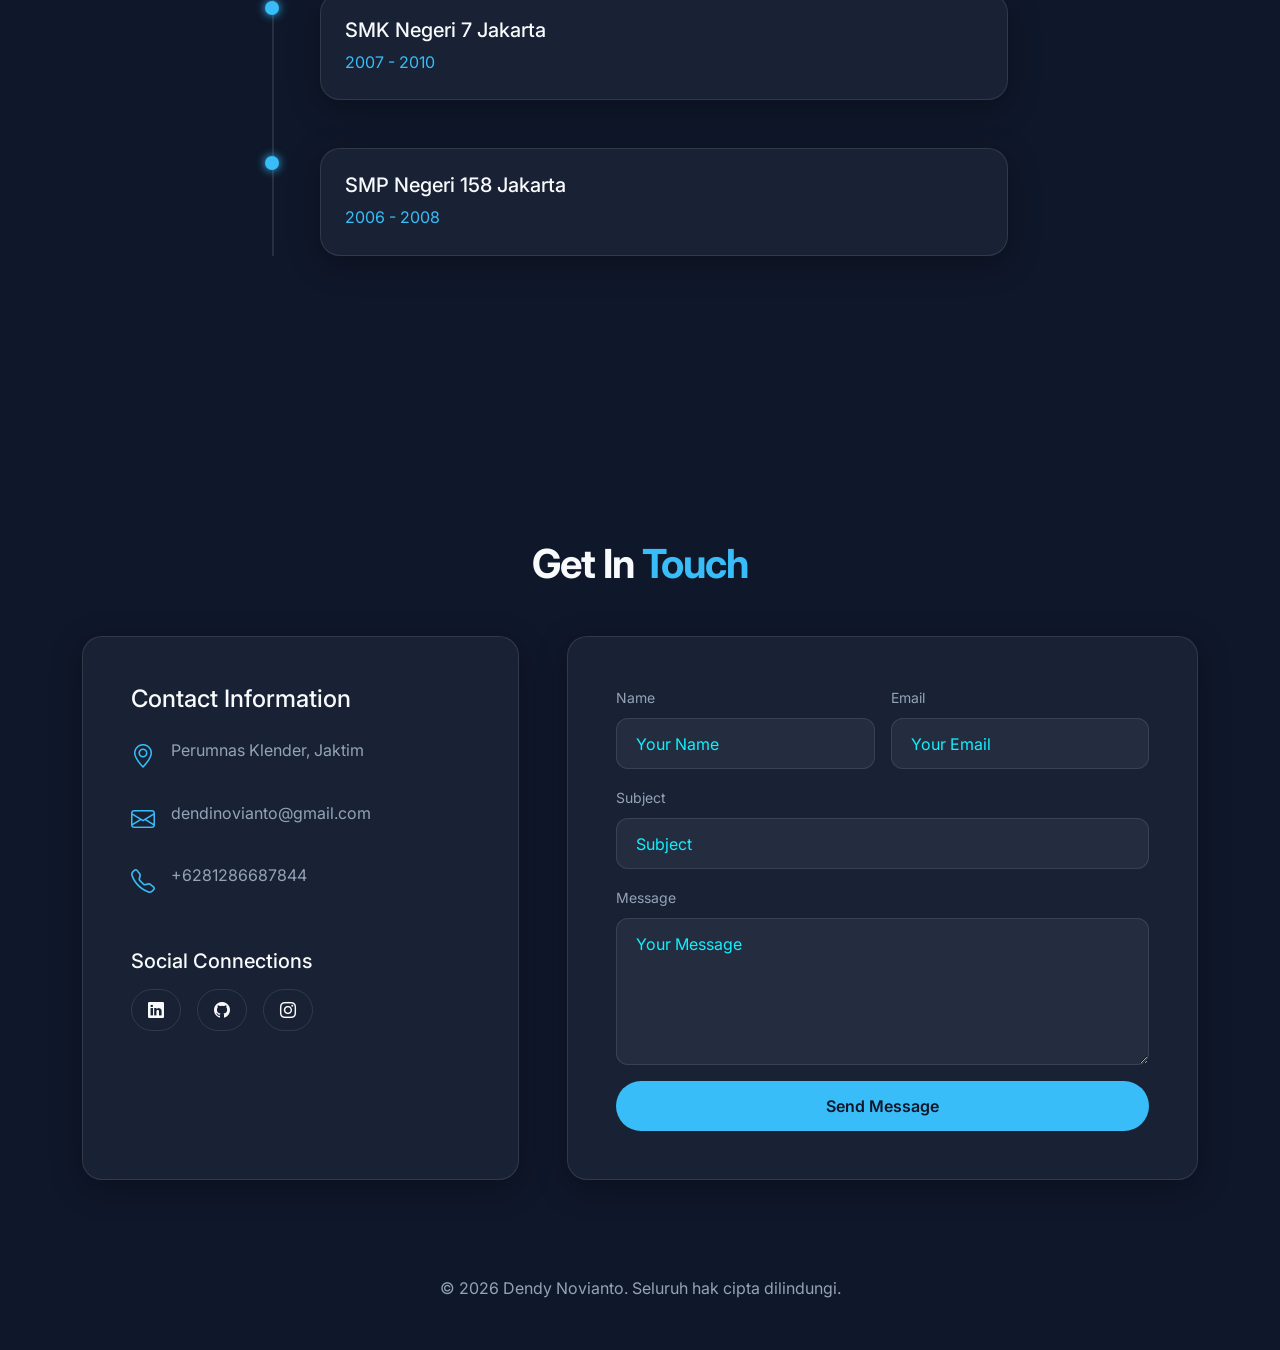
==== commit 0fc76cc7: "fix bug navbar" ====
--- a/index.html
+++ b/index.html
@@ -32,14 +32,14 @@
             <li class="nav-item"><a class="nav-link" href="#education">Education</a></li>
             <li class="nav-item"><a class="nav-link" href="#contact">Contact</a></li>
           </ul>
-          <ul class="navbar-nav ms-auto text-uppercase" style="font-size: 0.8rem; letter-spacing: 1px">
-            <li class="nav-item">
+          <div class="navbar-nav ms-auto text-uppercase" style="font-size: 0.8rem; letter-spacing: 1px">
+            <div class="nav-item">
               <a class="nav-link" href="/login">
                 <i class="bi bi-lock me-2"></i>
                 Admin Login
               </a>
-            </li>
-          </ul>
+            </div>
+          </div>
         </div>
       </div>
     </nav>
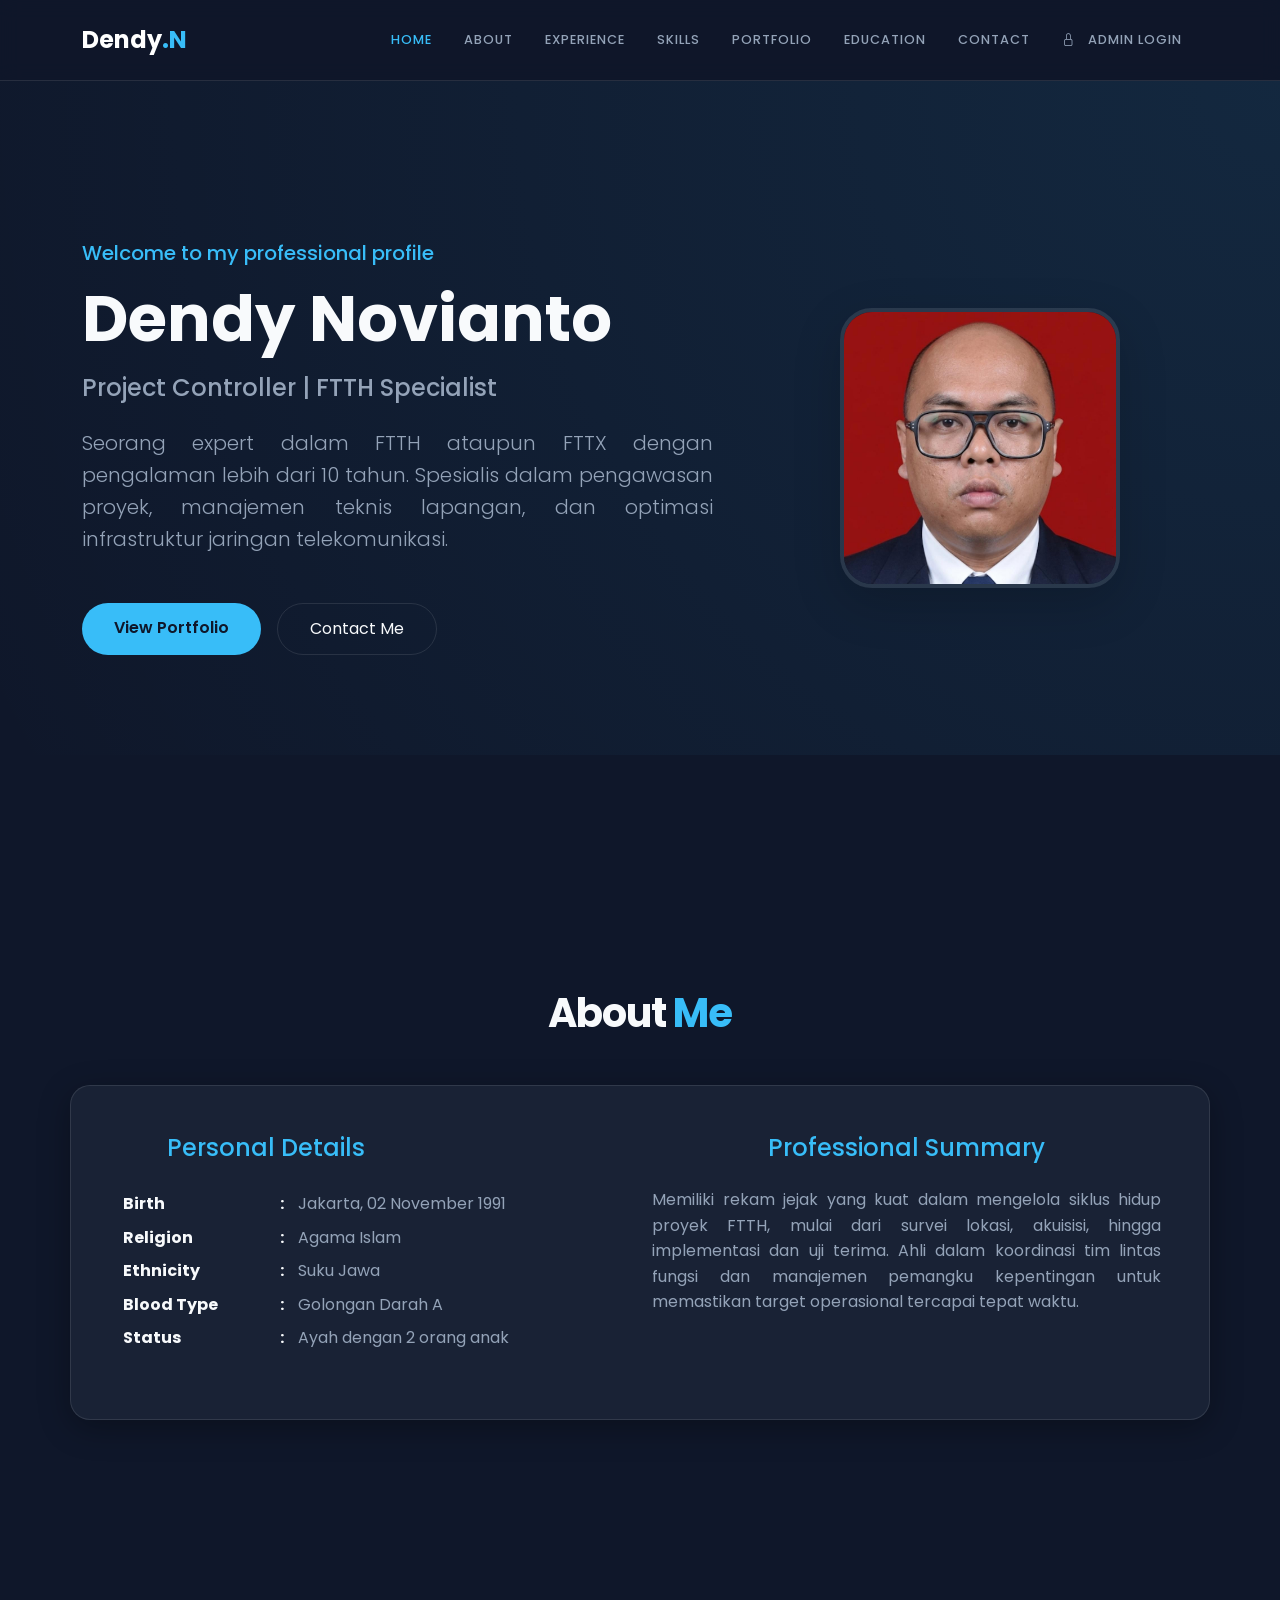
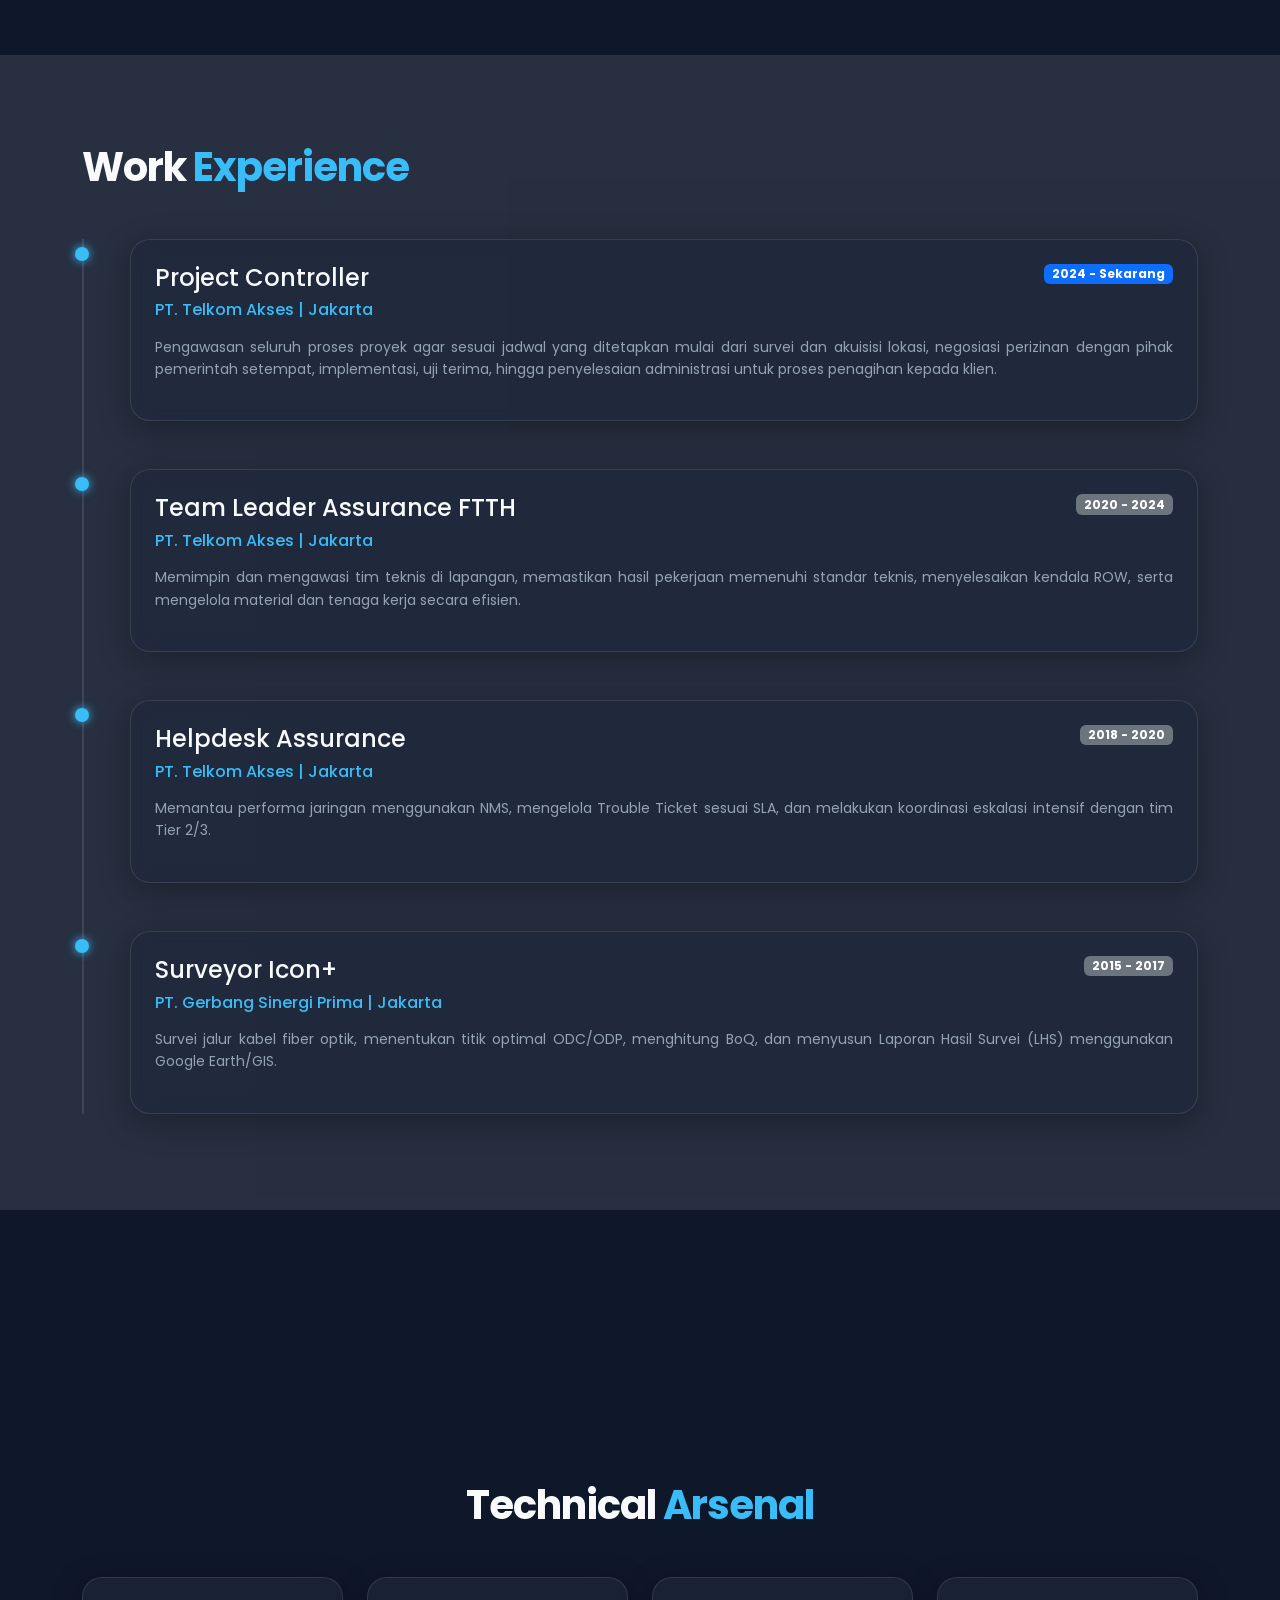
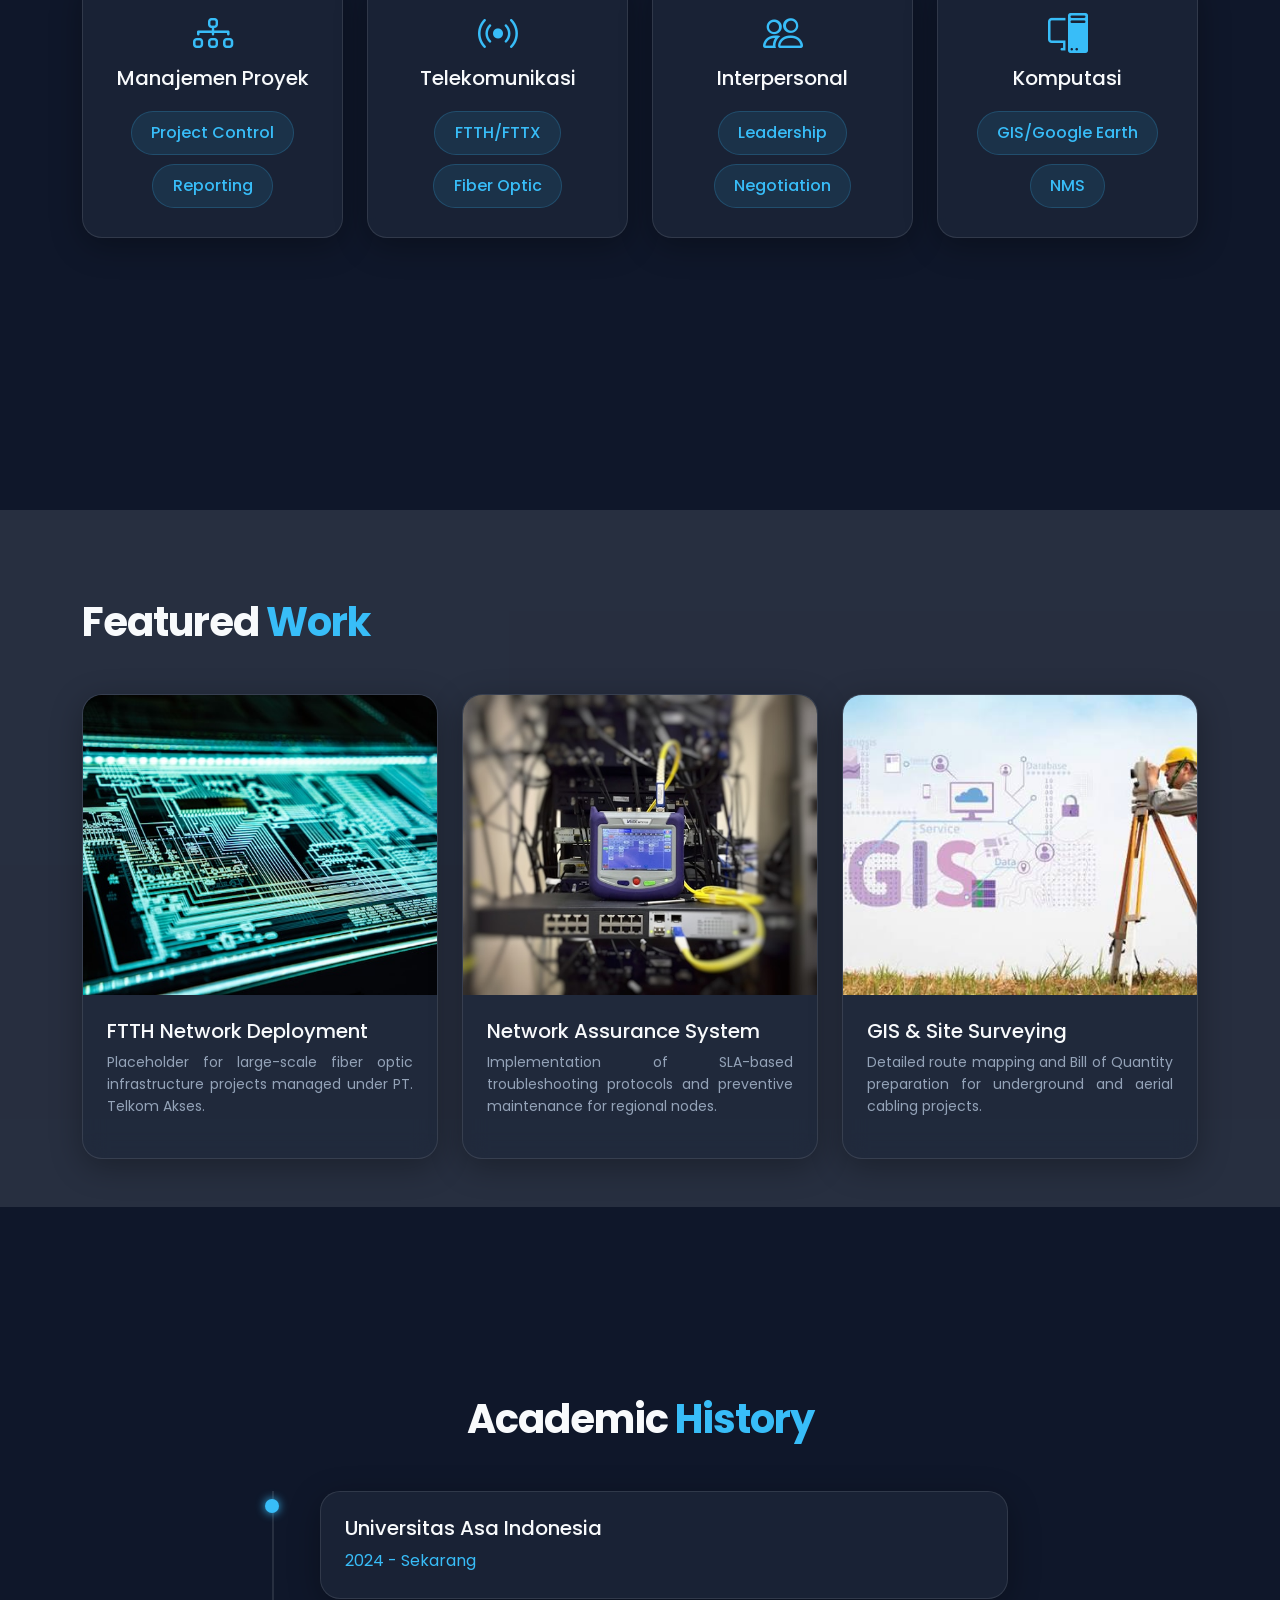
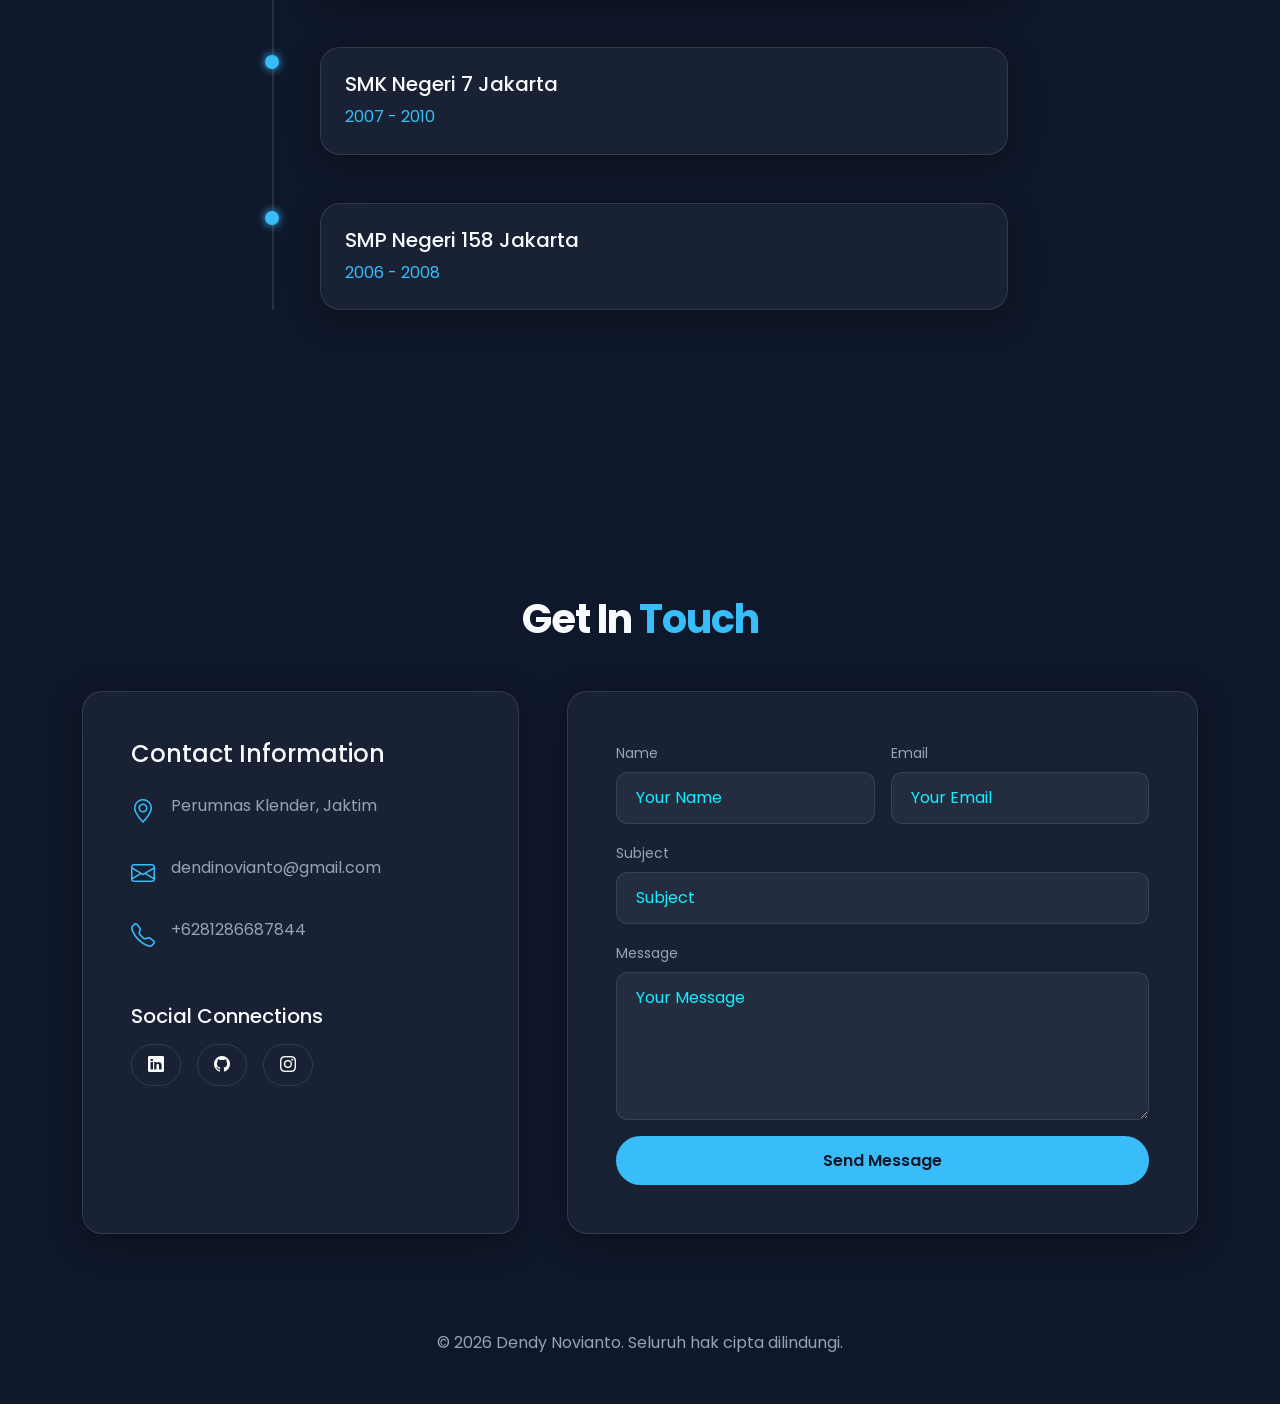
==== commit a972d4f9: "fix bug" ====
--- a/index.html
+++ b/index.html
@@ -23,7 +23,7 @@
           <span class="navbar-toggler-icon"></span>
         </button>
         <div class="collapse navbar-collapse" id="navbarNav">
-          <ul class="navbar-nav ms-auto text-uppercase" style="font-size: 0.8rem; letter-spacing: 1px">
+          <ul class="navbar-nav ms-auto text-uppercase">
             <li class="nav-item"><a class="nav-link" href="#home">Home</a></li>
             <li class="nav-item"><a class="nav-link" href="#about">About</a></li>
             <li class="nav-item"><a class="nav-link" href="#experience">Experience</a></li>
@@ -32,9 +32,9 @@
             <li class="nav-item"><a class="nav-link" href="#education">Education</a></li>
             <li class="nav-item"><a class="nav-link" href="#contact">Contact</a></li>
           </ul>
-          <div class="navbar-nav ms-auto text-uppercase" style="font-size: 0.8rem; letter-spacing: 1px">
+          <div class="navbar-nav text-uppercase">
             <div class="nav-item">
-              <a class="nav-link" href="/login">
+              <a class="nav-link auth" href="/login">
                 <i class="bi bi-lock me-2"></i>
                 Admin Login
               </a>
@@ -75,46 +75,44 @@
         <div class="container">
           <h2 class="section-title text-center">About <span class="accent-text">Me</span></h2>
           <div class="row justify-content-center">
-            <div class="col-lg-10">
-              <div class="glass-card p-5">
-                <div class="row g-4">
-                  <div class="col-md-6">
-                    <h4 class="mb-4 accent-text">Personal Details</h4>
-                    <table class="table table-sm table-borderless">
-                      <tr>
-                        <th>Birth</th>
-                        <th>:</th>
-                        <td>Jakarta, 02 November 1991</td>
-                      </tr>
-                      <tr>
-                        <th>Religion</th>
-                        <th>:</th>
-                        <td>Agama Islam</td>
-                      </tr>
-                      <tr>
-                        <th>Ethnicity</th>
-                        <th>:</th>
-                        <td>Suku Jawa</td>
-                      </tr>
-                      <tr>
-                        <th>Blood Type</th>
-                        <th>:</th>
-                        <td>Golongan Darah A</td>
-                      </tr>
-                      <tr>
-                        <th>Status</th>
-                        <th>:</th>
-                        <td>Ayah dengan 2 orang anak</td>
-                      </tr>
-                    </table>
-                  </div>
-                  <div class="col-md-6">
-                    <h4 class="mb-4 accent-text">Professional Summary</h4>
-                    <p class="text-muted text-desc">
-                      Memiliki rekam jejak yang kuat dalam mengelola siklus hidup proyek FTTH, mulai dari survei lokasi, akuisisi, hingga implementasi dan uji terima. Ahli dalam koordinasi tim lintas fungsi dan manajemen pemangku
-                      kepentingan untuk memastikan target operasional tercapai tepat waktu.
-                    </p>
-                  </div>
+            <div class="glass-card p-5">
+              <div class="row g-4">
+                <div class="col-md-6">
+                  <h4 class="mb-4 accent-text ms-5">Personal Details</h4>
+                  <table class="table table-sm table-borderless">
+                    <tr>
+                      <th>Birth</th>
+                      <th>:</th>
+                      <td>Jakarta, 02 November 1991</td>
+                    </tr>
+                    <tr>
+                      <th>Religion</th>
+                      <th>:</th>
+                      <td>Agama Islam</td>
+                    </tr>
+                    <tr>
+                      <th>Ethnicity</th>
+                      <th>:</th>
+                      <td>Suku Jawa</td>
+                    </tr>
+                    <tr>
+                      <th>Blood Type</th>
+                      <th>:</th>
+                      <td>Golongan Darah A</td>
+                    </tr>
+                    <tr>
+                      <th>Status</th>
+                      <th>:</th>
+                      <td>Ayah dengan 2 orang anak</td>
+                    </tr>
+                  </table>
+                </div>
+                <div class="col-md-6">
+                  <h4 class="mb-4 accent-text text-center">Professional Summary</h4>
+                  <p class="text-muted text-desc">
+                    Memiliki rekam jejak yang kuat dalam mengelola siklus hidup proyek FTTH, mulai dari survei lokasi, akuisisi, hingga implementasi dan uji terima. Ahli dalam koordinasi tim lintas fungsi dan manajemen pemangku kepentingan
+                    untuk memastikan target operasional tercapai tepat waktu.
+                  </p>
                 </div>
               </div>
             </div>
@@ -359,9 +357,9 @@
     </main>
 
     <!-- Footer -->
-    <footer class="text-center py-5">
+    <footer class="py-5">
       <div class="container">
-        <p class="text-muted text-desc mb-0">&copy; 2026 Dendy Novianto. Seluruh hak cipta dilindungi.</p>
+        <p class="text-center text-muted text-desc mb-0">&copy; 2026 Dendy Novianto. Seluruh hak cipta dilindungi.</p>
       </div>
     </footer>
 
--- a/assets/css/index.css
+++ b/assets/css/index.css
@@ -1,3 +1,5 @@
+@import url("https://fonts.googleapis.com/css2?family=Cormorant+Infant:ital,wght@0,300..700;1,300..700&family=Cormorant:ital,wght@0,300..700;1,300..700&family=Montserrat:ital,wght@0,100..900;1,100..900&family=Poppins:ital,wght@0,100;0,200;0,300;0,400;0,500;0,600;0,700;0,800;0,900;1,100;1,200;1,300;1,400;1,500;1,600;1,700;1,800;1,900&display=swap");
+
 :root {
   --bg-dark: #0f172a;
   --bg-card: rgba(30, 41, 59, 0.7);
@@ -8,7 +10,7 @@
 }
 
 body {
-  font-family: "Inter", sans-serif;
+  font-family: "Poppins", sans-serif;
   background-color: var(--bg-dark);
   color: var(--text-main);
   line-height: 1.6;
@@ -38,6 +40,11 @@
   padding: 1rem 0;
 }
 
+.navbar-nav {
+  font-size: 0.8rem;
+  letter-spacing: 1px;
+}
+
 .nav-link {
   color: var(--text-muted) !important;
   font-weight: 500;
@@ -85,6 +92,10 @@
 #about .container table td,
 .text-desc {
   color: var(--text-muted) !important;
+}
+
+.text-desc {
+  text-align: justify;
 }
 
 #contact .container,
